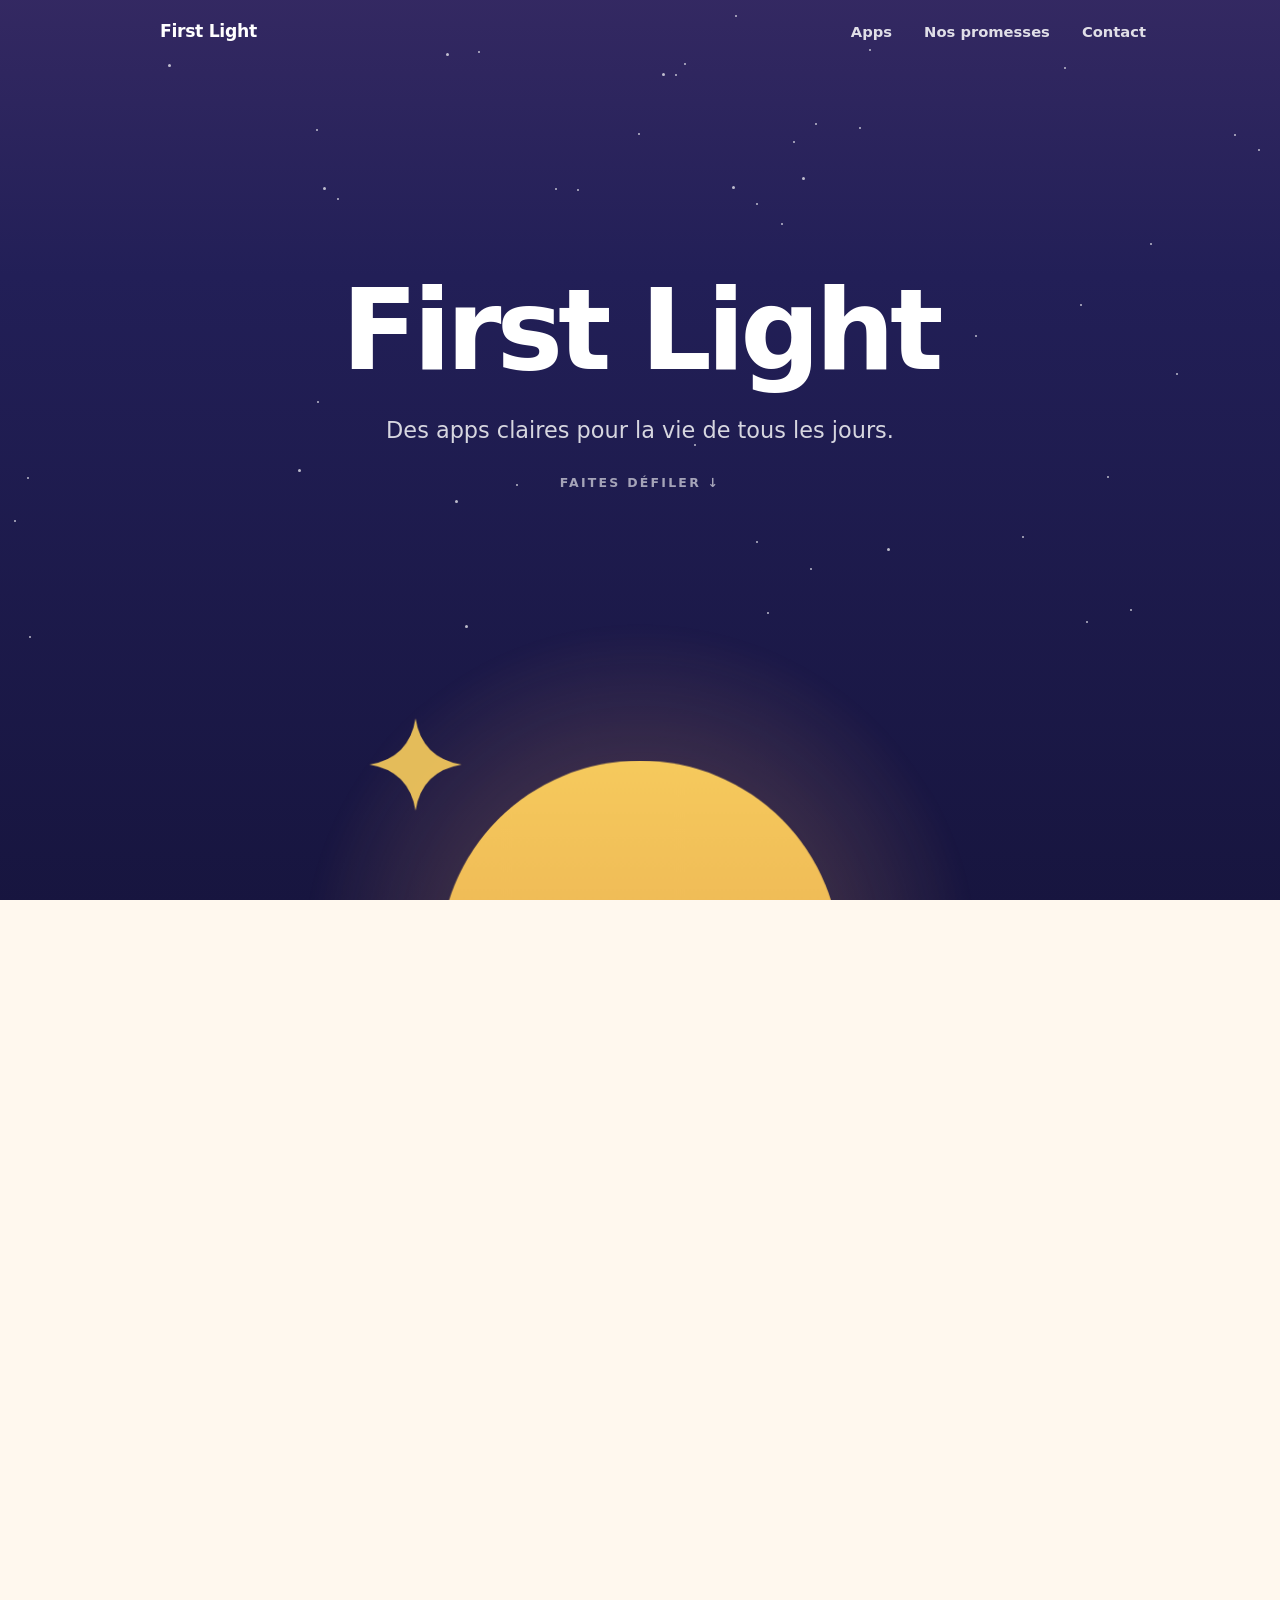
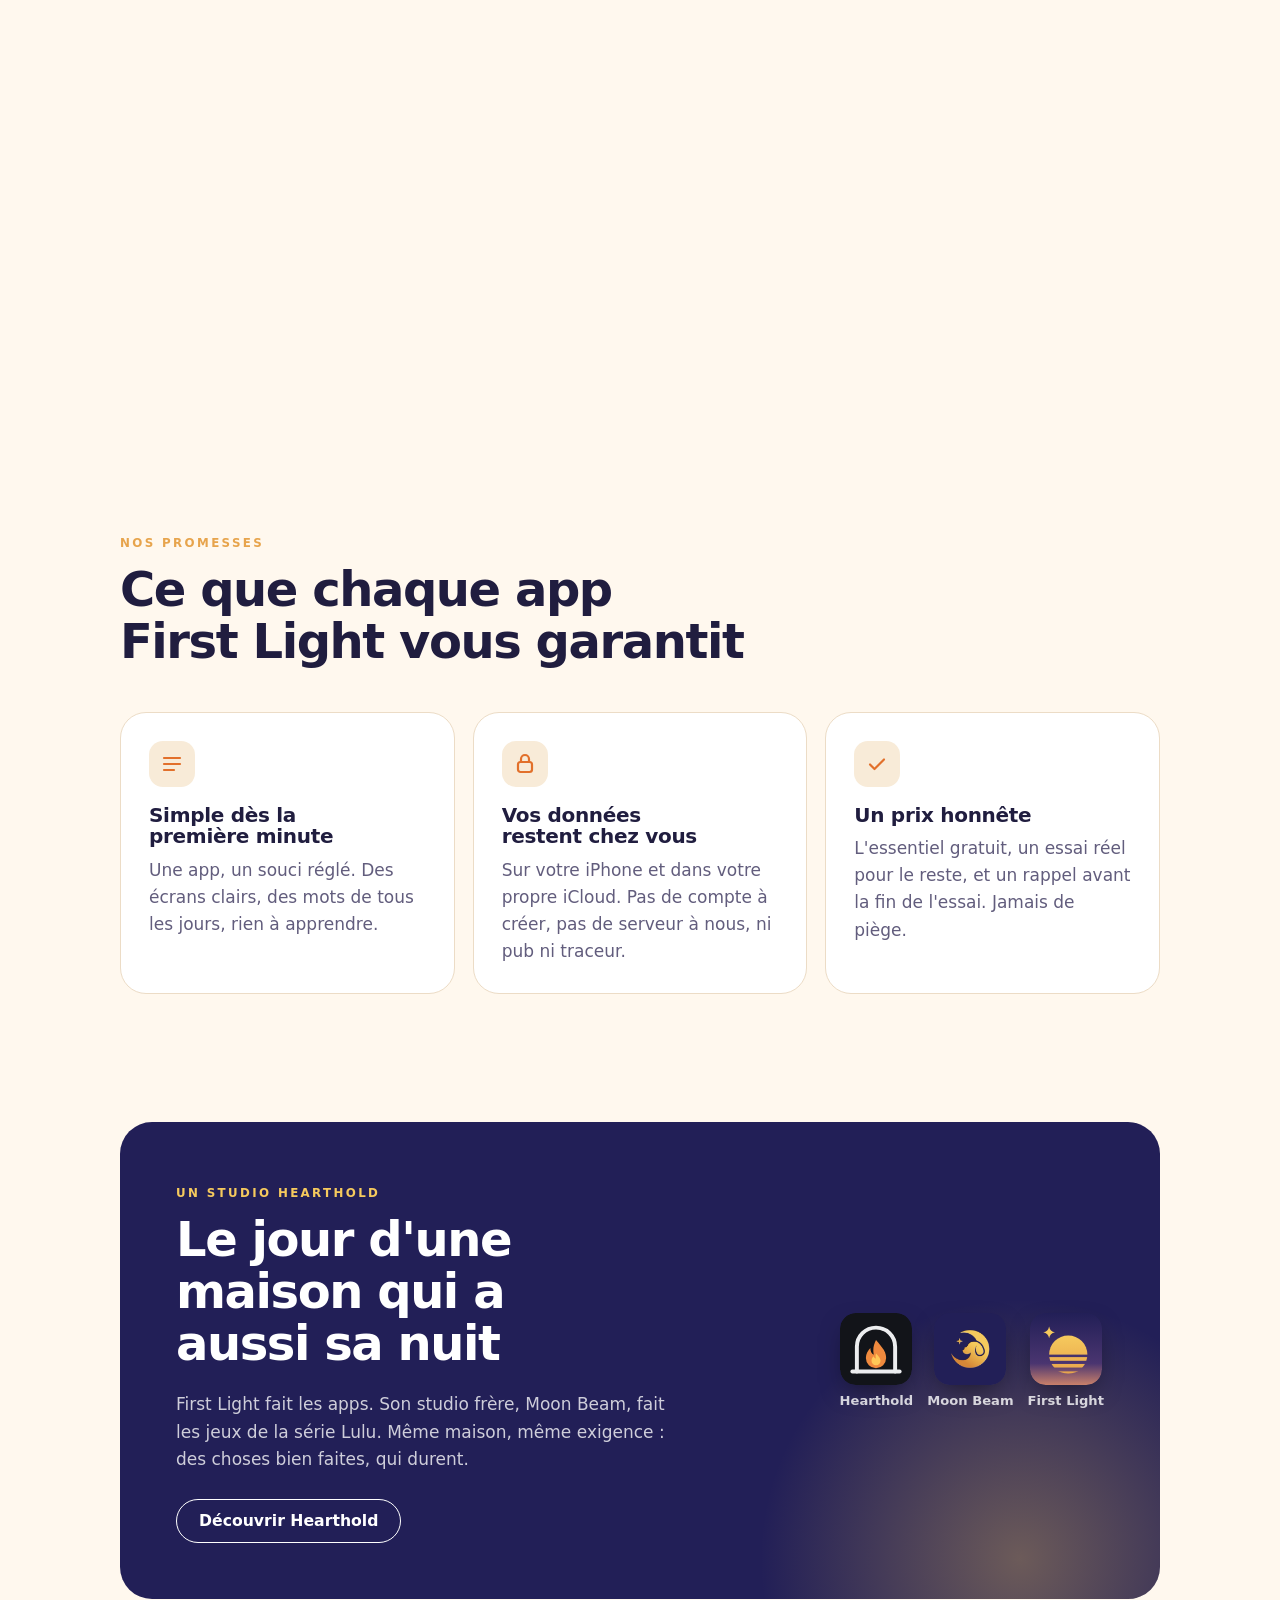
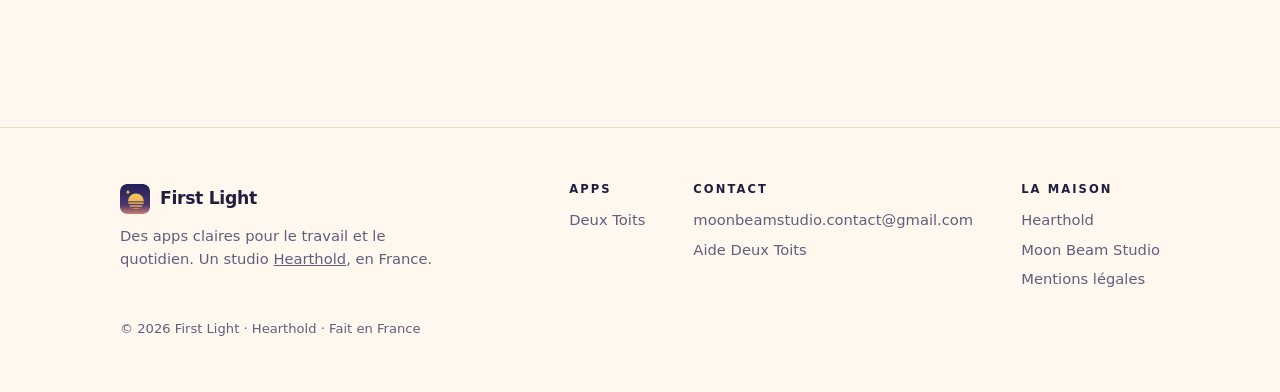
==== index.html @ 823d8d09 "Site First Light : accueil « le lever du jour », page Deux Toits (scène reprise, plus fluide), prome" ====
<!doctype html>
<html lang="fr">
<head>
<meta charset="utf-8">
<meta name="viewport" content="width=device-width, initial-scale=1, viewport-fit=cover">
<title>First Light · Des apps claires pour le quotidien</title>
<meta name="description" content="First Light conçoit des apps claires et fiables pour le travail et la vie de tous les jours : simples, respectueuses de vos données, au prix honnête. Un studio Hearthold.">
<meta property="og:title" content="First Light">
<meta property="og:description" content="Des apps claires pour le travail et le quotidien.">
<meta property="og:image" content="https://firstlight-studio.github.io/img/og.png">
<link rel="icon" href="img/first-light.svg?v=1" type="image/svg+xml">
<link rel="apple-touch-icon" href="img/apple-touch-icon.png?v=1">
<link rel="stylesheet" href="style.css?v=1">
<script src="js/site.js?v=1"></script>
<script src="js/scene.js?v=1" defer></script>
<script src="js/home.js?v=1" defer></script>
</head>
<body>
<header class="nav dark"></header>
<main>
<section class="dawn" id="apps" aria-label="First Light">
  <div class="pin">
    <div class="sky"></div>
    <div class="stars" aria-hidden="true"></div>
    <div class="glow" aria-hidden="true"></div>
    <div class="mstar" aria-hidden="true"><svg viewBox="0 0 100 100"><path d="M50 0Q57 43 100 50Q57 57 50 100Q43 57 0 50Q43 43 50 0Z" fill="#f6ca5d"/></svg></div>
    <div class="disc" aria-hidden="true"><svg viewBox="0 0 200 200"><defs><linearGradient id="dg" x1="0" y1="0" x2="0" y2="1"><stop offset="0" stop-color="#f6ca5d"/><stop offset="1" stop-color="#eeb755"/></linearGradient></defs><path d="M0 100A100 100 0 0 1 200 100Z" fill="url(#dg)"/></svg></div>
    <div class="band"><a class="card-in go" href="deux-toits.html"><img src="img/deux-toits-icon.png" alt="" width="58" height="58"><span><b>Deux Toits</b><small>La garde alternée, sereine</small></span><em>Bientôt · App Store</em></a></div>
    <div class="band"><div class="card-in"><i class="ph" aria-hidden="true">✦</i><span><b>La prochaine app</b><small>Pour les indépendants</small></span><em>En préparation</em></div></div>
    <div class="band"><div class="card-in"><i class="ph" aria-hidden="true">＋</i><span><b>Et d'autres</b><small>Une idée ? Écrivez-nous</small></span><em>À venir</em></div></div>
    <div class="caps">
      <div class="cap c0"><h1>First Light</h1><p>Des apps claires pour la vie de tous les jours.</p><div class="hint" aria-hidden="true">Faites défiler ↓</div></div>
      <div class="cap c1" aria-hidden="true"><p>Chaque app part d'un vrai souci du quotidien.</p></div>
      <div class="cap c2" aria-hidden="true"><p>Et le règle simplement. Sans compte, sans pub, sans traceur.</p></div>
      <div class="cap c3"><span class="eyebrow">Nos apps</span><h2 class="h">Des apps claires, pour le travail et le quotidien.</h2></div>
    </div>
  </div>
</section>

<section id="promesses"><div class="wrap">
  <div class="title"><span class="eyebrow">Nos promesses</span><h2>Ce que chaque app First Light vous garantit</h2></div>
  <div class="promises">
    <div class="promise"><div class="ico"><svg viewBox="0 0 24 24" fill="none" stroke="currentColor" stroke-width="2.2" stroke-linecap="round"><path d="M4 12h16M4 6h16M4 18h10"/></svg></div><h3>Simple dès la première minute</h3><p>Une app, un souci réglé. Des écrans clairs, des mots de tous les jours, rien à apprendre.</p></div>
    <div class="promise"><div class="ico"><svg viewBox="0 0 24 24" fill="none" stroke="currentColor" stroke-width="2.2" stroke-linecap="round" stroke-linejoin="round"><rect x="5" y="10" width="14" height="10" rx="2.5"/><path d="M8 10V7a4 4 0 0 1 8 0v3"/></svg></div><h3>Vos données restent chez vous</h3><p>Sur votre iPhone et dans votre propre iCloud. Pas de compte à créer, pas de serveur à nous, ni pub ni traceur.</p></div>
    <div class="promise"><div class="ico"><svg viewBox="0 0 24 24" fill="none" stroke="currentColor" stroke-width="2.2" stroke-linecap="round" stroke-linejoin="round"><path d="M5 12.5l4.5 4.5L19 7.5"/></svg></div><h3>Un prix honnête</h3><p>L'essentiel gratuit, un essai réel pour le reste, et un rappel avant la fin de l'essai. Jamais de piège.</p></div>
  </div>
</div></section>

<section style="padding-top:0"><div class="wrap">
  <div class="house">
    <div><span class="eyebrow" style="color:var(--gold)">Un studio Hearthold</span><h2>Le jour d'une maison qui a aussi sa nuit</h2><p>First Light fait les apps. Son studio frère, Moon Beam, fait les jeux de la série Lulu. Même maison, même exigence : des choses bien faites, qui durent.</p><div class="btns"><a class="btn" href="https://hearthold-studio.github.io/">Découvrir Hearthold</a></div></div>
    <div class="family"><a href="https://hearthold-studio.github.io/"><img src="img/hearthold.svg" alt="">Hearthold</a><a href="https://moonbeamstudio.github.io/"><img src="img/moonbeam-logo.png" alt="">Moon Beam</a><a href="./"><img src="img/first-light.svg" alt="">First Light</a></div>
  </div>
</div></section>
</main>
<footer></footer>
</body>
</html>
---- style.css ----
/* First Light : le jour. Couleurs tirées du logo (la nuit qui finit, le soleil d'or), encre violet nuit plutôt que noire,
   titres en arrondi (SF Pro Rounded sur iPhone et Mac), comme le trait des apps. */
:root {
  --night: #221f57; --plum: #4a3570; --dawn: #c9806a; --gold: #f6ca5d; --amber: #e7a44c; --ember: #e2702b;
  --cream: #fff8ee; --sand: #f8ebd8; --line: #ecdcc6; --card: #ffffff; --ink: #201d3f; --ink2: #625d7d;
  --round: ui-rounded, "SF Pro Rounded", system-ui, -apple-system, "Segoe UI", Roboto, Helvetica, Arial, sans-serif;
  --sans: system-ui, -apple-system, "SF Pro Text", "Segoe UI", Roboto, Helvetica, Arial, sans-serif;
  --w: 1120px; --ease: cubic-bezier(.16, 1, .3, 1); --sun: linear-gradient(180deg, #f6ca5d, #e7a44c);
  color-scheme: light;
}
@view-transition { navigation: auto; }
::view-transition-group(*) { animation-duration: .55s; animation-timing-function: var(--ease); }
* { box-sizing: border-box; }
html { -webkit-text-size-adjust: 100%; }
body { margin: 0; background: var(--cream); color: var(--ink); font: 17px/1.6 var(--sans); -webkit-font-smoothing: antialiased; }
img { max-width: 100%; display: block; }
a { color: inherit; }
h1, h2, h3 { font-family: var(--round); font-weight: 700; line-height: 1.08; letter-spacing: -.03em; margin: 0 0 .45em; text-wrap: balance; }
h1 { font-size: clamp(2.4rem, 6.4vw, 4.6rem); }
h2 { font-size: clamp(1.9rem, 4.2vw, 3rem); }
h3 { font-size: 1.25rem; letter-spacing: -.015em; }
p { margin: 0 0 1em; }
.wrap { max-width: var(--w); margin: 0 auto; padding-left: max(20px, env(safe-area-inset-left, 0px)); padding-right: max(20px, env(safe-area-inset-right, 0px)); }
@media (min-width: 760px) { .wrap { padding-left: 40px; padding-right: 40px; } }
.eyebrow { display: inline-block; font: 700 .74rem/1 var(--round); letter-spacing: .2em; text-transform: uppercase; color: var(--amber); margin-bottom: 14px; }
.lead { font-size: 1.18rem; color: var(--ink2); max-width: 620px; }
.muted { color: var(--ink2); }
section { padding: clamp(72px, 11vw, 128px) 0; }
.sr { position: absolute; width: 1px; height: 1px; overflow: hidden; clip: rect(0 0 0 0); }

/* boutons */
.btns { display: flex; flex-wrap: wrap; gap: 12px; margin-top: 26px; }
.btn { display: inline-flex; align-items: center; gap: 8px; padding: 13px 22px; border-radius: 99px; font: 600 .98rem/1 var(--round); text-decoration: none; border: 1.5px solid currentColor; transition: transform .3s var(--ease), background .3s; }
.btn:hover { transform: translateY(-2px); }
.btn.solid { background: var(--night); border-color: var(--night); color: #fff; }
a:focus-visible, .btn:focus-visible { outline: 3px solid var(--amber); outline-offset: 3px; border-radius: 12px; }

/* en-tête : verre dépoli ; texte clair tant que le ciel est de nuit */
.nav { position: fixed; top: 0; left: 0; right: 0; z-index: 40; padding-top: env(safe-area-inset-top, 0px); color: var(--ink); transition: color .5s, background .5s, box-shadow .5s; }
.nav.glass { background: rgba(255, 248, 238, .72); -webkit-backdrop-filter: saturate(1.6) blur(18px); backdrop-filter: saturate(1.6) blur(18px); box-shadow: 0 1px 0 rgba(32, 29, 63, .07); }
.nav.dark { color: #fff; }
.nav .wrap { display: flex; align-items: center; justify-content: space-between; height: 64px; }
.brand { display: flex; align-items: center; gap: 10px; font: 700 1.08rem/1 var(--round); letter-spacing: -.02em; text-decoration: none; }
.brand img { width: 30px; height: 30px; border-radius: 22%; view-transition-name: fl-mark; }
.nav nav { display: flex; gap: 4px; }
.nav nav a { padding: 8px 14px; border-radius: 99px; text-decoration: none; font: 600 .92rem/1 var(--round); opacity: .85; transition: opacity .3s, background .3s; }
.nav nav a:hover { opacity: 1; background: rgba(127, 127, 160, .14); }
@media (max-width: 560px) { .nav nav a.opt { display: none; } }

/* apparitions douces (seulement si l'appareil accepte les animations) */
.anim .rv { opacity: 0; transform: translateY(18px); transition: opacity .9s var(--ease) var(--d, 0s), transform .9s var(--ease) var(--d, 0s); }
.anim .rv.in { opacity: 1; transform: none; }

/* ---------- accueil : le lever du jour ---------- */
.dawn { position: relative; height: 400vh; padding: 0; }
.pin { position: sticky; top: 0; height: 100vh; height: 100svh; overflow: hidden; }
.dawn.static { height: auto; }
.dawn.static .pin { position: relative; height: auto; min-height: 100svh; }
.dawn:not(.ready) .pin > :not(.sky) { visibility: hidden; }
.sky { position: absolute; left: 0; right: 0; top: 0; height: 500%; will-change: transform;
  background: linear-gradient(180deg, #fff8ee 0%, #fcecd6 16%, #f6c9a0 30%, #c9806a 46%, #7a4e7e 60%, #4a3570 72%, #221f57 86%, #17153f 100%); }
.stars { position: absolute; inset: 0; will-change: opacity; }
.stars i { position: absolute; width: 2px; height: 2px; border-radius: 50%; background: #fff; opacity: .7; }
.anim .stars i:nth-child(3n) { animation: tw 3.4s ease-in-out infinite alternate; }
.anim .stars i:nth-child(4n) { animation: tw 4.6s ease-in-out infinite alternate-reverse; }
@keyframes tw { to { opacity: .15; } }
.mstar, .disc, .band { position: absolute; left: 0; top: 0; will-change: transform, opacity; transform-origin: 0 0; }
.mstar svg, .disc svg { display: block; width: 100%; height: 100%; }
.glow { position: absolute; left: 0; top: 0; width: 100px; height: 100px; margin: -50px 0 0 -50px; border-radius: 50%; will-change: transform, opacity;
  background: radial-gradient(closest-side, rgba(255, 214, 140, .75), rgba(246, 170, 110, .28) 55%, rgba(246, 170, 110, 0)); }
.band { border-radius: 999px; overflow: hidden; }
.band .face { position: absolute; inset: 0; background: var(--sun); }
.band .face svg { position: absolute; display: block; }
.card-in { position: absolute; inset: 0; display: flex; align-items: center; gap: 16px; padding: 0 22px 0 14px; text-decoration: none; color: var(--ink); opacity: 0; transition: opacity .35s; }
.band.done .card-in { opacity: 1; }
.band.done { pointer-events: auto; }
.band { pointer-events: none; }
.card-in img { width: 58px; height: 58px; border-radius: 23%; flex: none; box-shadow: 0 6px 16px -6px rgba(32, 29, 63, .35); view-transition-name: dt-icon; }
.card-in .ph { width: 58px; height: 58px; border-radius: 23%; flex: none; background: rgba(255, 255, 255, .45); display: grid; place-items: center; font: 700 1.4rem var(--round); color: rgba(32, 29, 63, .55); }
.card-in span { flex: 1; min-width: 0; display: grid; gap: 2px; }
.card-in b { font: 700 1.18rem/1.1 var(--round); letter-spacing: -.02em; }
.card-in small { font-size: .9rem; line-height: 1.3; color: rgba(32, 29, 63, .72); white-space: nowrap; overflow: hidden; text-overflow: ellipsis; }
.card-in em { font: 600 .74rem/1 var(--round); font-style: normal; padding: 6px 10px; border-radius: 99px; background: rgba(255, 255, 255, .55); white-space: nowrap; }
.card-in.go:hover em { background: #fff; }
.caps { position: absolute; inset: 0; pointer-events: none; }
.cap { position: absolute; left: 0; right: 0; text-align: center; padding: 0 20px; opacity: 0; transform: translateY(14px); transition: opacity .7s var(--ease), transform .9s var(--ease); }
.cap.on { opacity: 1; transform: none; }
.cap.c0 { top: 30%; color: #fff; }
.cap.c0 h1 { font-size: clamp(3rem, 10vw, 7rem); letter-spacing: -.045em; margin-bottom: .2em; }
.cap.c0 p { font-size: clamp(1.1rem, 2.2vw, 1.4rem); opacity: .82; margin: 0; }
.cap.c0 .hint { margin-top: 28px; font: 600 .78rem/1 var(--round); letter-spacing: .18em; text-transform: uppercase; opacity: .6; }
.cap.c1, .cap.c2 { top: 14%; color: #fff; }
.cap.c2 { color: var(--ink); }
.cap.c1 p, .cap.c2 p { margin: 0 auto; max-width: 820px; font: 700 clamp(1.5rem, 3.6vw, 2.5rem)/1.15 var(--round); letter-spacing: -.03em; text-wrap: balance; }
.cap.c3 { top: 0; color: var(--ink); }
.cap.c3 h1 { font-size: clamp(2rem, 5vw, 3.6rem); margin: 0 auto; max-width: 860px; }
.cap.c3 .eyebrow { margin-bottom: 12px; }
.cap.c3 { pointer-events: none; }
.static .cap { transition: none; }
.dawn.static .caps { position: relative; }

/* ---------- sections ---------- */
.title { max-width: 720px; margin-bottom: 44px; }
.promises { display: grid; grid-template-columns: repeat(3, minmax(0, 1fr)); gap: 18px; }
.promise { background: var(--card); border: 1px solid var(--line); border-radius: 26px; padding: 28px; }
.promise .ico { width: 46px; height: 46px; border-radius: 14px; display: grid; place-items: center; margin-bottom: 18px; background: var(--sand); color: var(--ember); }
.promise .ico svg { width: 24px; height: 24px; }
.promise p { color: var(--ink2); margin: 0; }
@media (max-width: 820px) { .promises { grid-template-columns: minmax(0, 1fr); } }
.house { background: var(--night); color: #fff; border-radius: 32px; padding: clamp(28px, 5vw, 56px); display: grid; grid-template-columns: minmax(0, 1.3fr) minmax(0, 1fr); gap: 32px; align-items: center; position: relative; overflow: hidden; }
.house::after { content: ""; position: absolute; right: -120px; bottom: -220px; width: 520px; height: 520px; border-radius: 50%; background: radial-gradient(closest-side, rgba(246, 202, 93, .35), rgba(246, 202, 93, 0)); pointer-events: none; }
.house p { color: rgba(255, 255, 255, .78); }
.house .btn { color: #fff; }
.family { display: flex; gap: 14px; justify-content: flex-end; position: relative; z-index: 1; }
.family a { display: grid; gap: 8px; justify-items: center; text-decoration: none; font: 600 .82rem/1.2 var(--round); color: rgba(255, 255, 255, .8); }
.family img { width: 72px; height: 72px; border-radius: 22%; box-shadow: 0 10px 26px -8px rgba(0, 0, 0, .5); }
@media (max-width: 760px) { .house { grid-template-columns: minmax(0, 1fr); } .family { justify-content: flex-start; } }

/* pied de page */
footer { padding: 56px 0 calc(40px + env(safe-area-inset-bottom, 0px)); border-top: 1px solid var(--line); font-size: .92rem; color: var(--ink2); }
footer .wrap { display: flex; flex-wrap: wrap; gap: 24px 48px; justify-content: space-between; }
footer .brand { color: var(--ink); margin-bottom: 10px; }
footer .cols { display: flex; gap: 48px; flex-wrap: wrap; }
footer h4 { margin: 0 0 10px; font: 700 .72rem/1 var(--round); letter-spacing: .18em; text-transform: uppercase; color: var(--ink); }
footer .cols a { display: block; text-decoration: none; padding: 3px 0; }
footer .cols a:hover { color: var(--ink); }
footer .copy { width: 100%; font-size: .82rem; }

/* ---------- page d'une app ---------- */
.app-hero { padding-top: calc(120px + env(safe-area-inset-top, 0px)); padding-bottom: 72px; display: grid; grid-template-columns: auto minmax(0, 1fr); gap: 40px; align-items: center; }
.app-hero > img { width: 148px; height: 148px; border-radius: 23%; box-shadow: 0 24px 50px -18px rgba(32, 29, 63, .45); view-transition-name: dt-icon; }
@media (max-width: 680px) { .app-hero { grid-template-columns: minmax(0, 1fr); gap: 24px; } .app-hero > img { width: 108px; height: 108px; } }
.pill { display: inline-block; padding: 13px 22px; border-radius: 99px; background: var(--night); color: #fff; font: 600 .98rem/1 var(--round); }
.grid { display: grid; grid-template-columns: repeat(3, minmax(0, 1fr)); gap: 18px; }
@media (max-width: 900px) { .grid { grid-template-columns: repeat(2, minmax(0, 1fr)); } }
@media (max-width: 600px) { .grid { grid-template-columns: minmax(0, 1fr); } }
.card { background: var(--card); border: 1px solid var(--line); border-radius: 24px; padding: 26px; }
.card p { margin: 0; }
.alt { background: var(--sand); }
.prose { max-width: 720px; }
.prose h2 { font-size: clamp(1.5rem, 3vw, 2rem); margin-top: 1.6em; }
.prose h2:first-of-type { margin-top: 0; }
.prose a { color: var(--ember); }
.cap.c3 .h { font-size: clamp(2rem, 5vw, 3.6rem); margin: 0 auto; max-width: 860px; }

/* ---------- Deux Toits : la semaine entre deux toits (reprise de Hearthold, calques en HTML pour la carte graphique) ---------- */
.dts { position: relative; height: 460vh; padding: 0; background: linear-gradient(180deg, #fff7ea 0, #fbe6c6 60%, #f9ddb2 100%); }
.dts .pin { position: sticky; top: 0; height: 100vh; height: 100svh; overflow: hidden; perspective: 1600px; }
.dts.static { height: auto; }
.dts.static .pin { position: relative; }
.dts:not(.ready) .pin > * { visibility: hidden; }
.dts-l { position: absolute; left: 0; top: 0; transform-origin: 50% 50%; will-change: transform, opacity; pointer-events: none; }
.dts-l svg { display: block; width: 100%; height: 100%; overflow: visible; }
.dts-roof path { fill: none; stroke-width: .215; stroke-linecap: round; stroke-linejoin: round; }
.dts-roof.b path { stroke: #3b6fd8; }
.dts-roof.o path { stroke: #e2702b; }
.dts-dot { border-radius: 50%; background: #2b2f45; }
.dts-glow { border-radius: 50%; background: radial-gradient(closest-side, rgba(255, 201, 121, .75), rgba(255, 217, 160, .25) 55%, rgba(255, 230, 192, 0)); }
.dts-svg { position: absolute; inset: 0; width: 100%; height: 100%; overflow: visible; pointer-events: none; }
.dts-trail { fill: none; stroke: url(#dtsTrail); stroke-width: 2.5; stroke-linecap: round; }

/* le téléphone : générique, vert sauge, verre et reflet qui glisse quand il tourne */
.dts-phone { position: absolute; left: 0; top: 0; width: var(--pw); height: var(--ph); transform-style: preserve-3d; will-change: transform, opacity; }
.dts-body { position: absolute; inset: 0; border-radius: calc(var(--pw) * .155); background: linear-gradient(152deg, #cfdac9 0, #a7b9a3 34%, #8ea18b 70%, #7d907a 100%);
  box-shadow: inset 0 0 0 1.5px rgba(255,255,255,.5), inset 0 -14px 30px rgba(45,62,45,.22), 0 60px 100px -36px rgba(110,72,28,.5), 0 24px 44px -24px rgba(40,52,40,.4); }
.dts-key { position: absolute; right: calc(var(--pw) * -.012); width: calc(var(--pw) * .016); border-radius: 0 3px 3px 0; background: linear-gradient(90deg, #7f927c, #a9bba5); }
.dts-key.a { top: 21%; height: 7%; } .dts-key.b { top: 31%; height: 12%; }
.dts-screen { position: absolute; inset: calc(var(--pw) * .036); border-radius: calc(var(--pw) * .122); overflow: hidden; background: #f2f2f7; container-type: inline-size;
  box-shadow: 0 0 0 calc(var(--pw) * .013) #15171c; color: #111; font-family: var(--sans); line-height: 1.25; text-align: left; }
.dts-screen::before { content: ""; position: absolute; top: 3.2cqw; left: 50%; width: 3.4cqw; height: 3.4cqw; margin-left: -1.7cqw; border-radius: 50%; background: #0c0d10; z-index: 3; }
.dts-screen::after { content: ""; position: absolute; inset: -20%; z-index: 4; pointer-events: none; transform: translateX(var(--sh, 0%));
  background: linear-gradient(112deg, transparent 38%, rgba(255,255,255,.22) 48%, rgba(255,255,255,.06) 53%, transparent 62%); }
.dts-status { display: flex; justify-content: space-between; align-items: center; padding: 3cqw 7cqw 0; height: 10cqw; font-size: 3.8cqw; }
.dts-status span { width: 6.4cqw; height: 3cqw; border-radius: 1cqw; border: .45cqw solid #111; position: relative; }
.dts-status span::after { content: ""; position: absolute; inset: .4cqw; right: 1.4cqw; border-radius: .4cqw; background: #111; }
.dts-title { padding: 3.4cqw 5.5cqw 0; font-size: 8.6cqw; font-weight: 800; letter-spacing: -.03em; }
.dts-date { padding: 1cqw 5.5cqw 3.4cqw; font-size: 3.9cqw; color: #8a8a90; }
.dts-kid, .dts-bag, .dts-today { margin: 0 4cqw; background: #fff; border-radius: 5.5cqw; padding: 4.4cqw; }
.dts-who { display: flex; align-items: center; gap: 2.6cqw; font-size: 5.6cqw; margin-bottom: 3.4cqw; }
.dts-who span { font-size: 8.4cqw; line-height: 1; }
.dts-band { position: relative; display: grid; grid-template-columns: 1fr auto; align-items: center; padding: 3.4cqw 4cqw; border-radius: 3.8cqw; color: #fff; font-size: 4.1cqw; background: #e2702b; overflow: hidden; isolation: isolate; }
.dts-band::before { content: ""; position: absolute; inset: 0; z-index: -1; background: #3b6fd8; opacity: 0; transition: opacity .7s var(--ease); }
.dts-band span { opacity: .88; }
.dts-band b { grid-area: 1 / 2; font-size: 4.4cqw; }
.dts-next { display: flex; gap: 2.8cqw; align-items: center; margin: 3.6cqw 0 3.4cqw; font-size: 3.7cqw; }
.dts-next > i { flex: none; width: 7cqw; height: 7cqw; border-radius: 50%; display: grid; place-items: center; font-style: normal; color: #fff; background: #3b6fd8; font-size: 3.8cqw; transition: background .7s var(--ease); }
.dts-next > span { display: grid; }
.dts-next b { grid-area: 1 / 1; color: #e2702b; }
.dts-next small { grid-area: 2 / 1; font-size: 3.2cqw; color: #e9a37b; }
.dts-week { display: grid; grid-template-columns: repeat(7, 1fr); gap: 1.4cqw; }
.dts-week i { height: 2.2cqw; border-radius: 9px; background: #e2702b; opacity: .35; transition: opacity .4s, transform .4s var(--ease); }
.dts-week i.p { background: #3b6fd8; }
.dts-week i.now { opacity: 1; transform: scaleY(1.7); }
.dts-swap { display: grid; margin-top: 3cqw; }
.dts-swap > * { grid-area: 1 / 1; align-self: start; font-size: 3.9cqw; transition: opacity .5s var(--ease), transform .7s var(--ease); }
.dts-today > div { font-weight: 700; margin-bottom: 1.4cqw; }
.dts-today p { display: flex; gap: 2.6cqw; align-items: center; margin: 0; padding: 1.6cqw 0; }
.dts-today p + p { border-top: 1px solid #ededf0; }
.dts-today i { font-style: normal; font-size: 5cqw; }
.dts-today span { display: grid; }
.dts-today small { font-size: 3.1cqw; color: #8a8a90; }
.dts-screen.bag .dts-today { opacity: 0; transform: translateY(-3cqw) scale(.97); }
.dts-bag { opacity: 0; transform: translateY(6cqw) scale(.97); }
.dts-sum { display: flex; justify-content: space-between; margin: 3cqw 4cqw 0; background: #fff; border-radius: 5.5cqw; padding: 4cqw 4.4cqw; font-size: 3.7cqw; }
.dts-sum b { color: #2fa36b; }
.dts-tabs { position: absolute; left: 3cqw; right: 3cqw; bottom: 3.5cqw; display: flex; justify-content: space-around; padding: 3.2cqw 1cqw; border-radius: 99px; background: rgba(255,255,255,.85); box-shadow: 0 1cqw 4cqw rgba(0,0,0,.06); font-size: 2.6cqw; color: #333; }
.dts-tabs b { color: #e2702b; }
.dts-bag > div { font-weight: 700; margin-bottom: 2cqw; }
.dts-bag ul { list-style: none; margin: 0; padding: 0; }
.dts-bag li { display: flex; align-items: center; gap: 2.6cqw; padding: 1.5cqw 0; color: #333; transition: color .4s; }
.dts-bag li span { width: 4.4cqw; height: 4.4cqw; border-radius: 50%; border: .5cqw solid #c7c7cc; position: relative; transition: background .35s, border-color .35s; }
.dts-bag li.ok { color: #9a9aa0; }
.dts-bag li.ok span { background: #2fa36b; border-color: #2fa36b; }
.dts-bag li.ok span::after { content: ""; position: absolute; left: 1.05cqw; top: .35cqw; width: 1.1cqw; height: 2.1cqw; border: solid #fff; border-width: 0 .6cqw .6cqw 0; transform: rotate(45deg); }
.dts-screen.bag .dts-bag { opacity: 1; transform: none; }
/* Maman / Papa : on montre l'un ou l'autre */
.dts-screen .p:not(i) { opacity: 0; }
.dts-band b, .dts-next b, .dts-next small { transition: opacity .5s var(--ease); }
.dts-screen.papa .p:not(i) { opacity: 1; } .dts-screen.papa .m:not(i) { opacity: 0; }
.dts-screen.papa .dts-band::before { opacity: 1; }
.dts-screen.papa .dts-next > i { background: #e2702b; }

/* légendes : une à la fois, en bas */
.dts-caps { position: absolute; left: 16px; right: 16px; bottom: max(5vh, 28px); display: grid; text-align: center; color: #2b2f45; pointer-events: none; }
.dts-caps p { grid-area: 1 / 1; align-self: end; margin: 0 auto; max-width: 840px; font-size: clamp(1.25rem, 2.3vw, 1.75rem); font-weight: 700; letter-spacing: -.025em; line-height: 1.2;
  opacity: 0; transform: translateY(14px); transition: opacity .7s var(--ease), transform .9s var(--ease); }
.dts-caps p.on { opacity: 1; transform: none; }
.dts-caps p.big { max-width: 960px; font-size: clamp(1.9rem, 4.2vw, 3.2rem); letter-spacing: -.04em; }
@media (max-width: 760px) { .dts { height: 420vh; } .dts-caps { bottom: max(3.5vh, 18px); } }

/* captures de l'app : toutes visibles, sans défilement de côté */
.shots { display: grid; grid-template-columns: repeat(5, 1fr); gap: clamp(12px, 2vw, 24px); align-items: start; }
.shots img { width: 100%; border-radius: 9% / 4.2%; box-shadow: 0 20px 44px -12px rgba(20,22,28,.22), 0 0 0 1px rgba(20,22,28,.06); }
.shots img:nth-child(even) { margin-top: 36px; }
@media (max-width: 760px) {
  .shots { display: flex; flex-wrap: wrap; justify-content: center; }
  .shots img { width: calc(50% - 8px); }
  .shots img:nth-child(even) { margin-top: 0; }
  .shots img:last-child { width: calc(50% - 8px); }
.dts-caps p { font-family: var(--round); }
@media (max-width: 520px) {
  .card-in { gap: 12px; padding: 0 16px 0 10px; }
  .card-in img, .card-in .ph { width: 50px; height: 50px; }
  .card-in b { font-size: 1.06rem; }
  .card-in em { display: none; }
}
.shots img { height: auto; }
[id] { scroll-margin-top: 84px; }
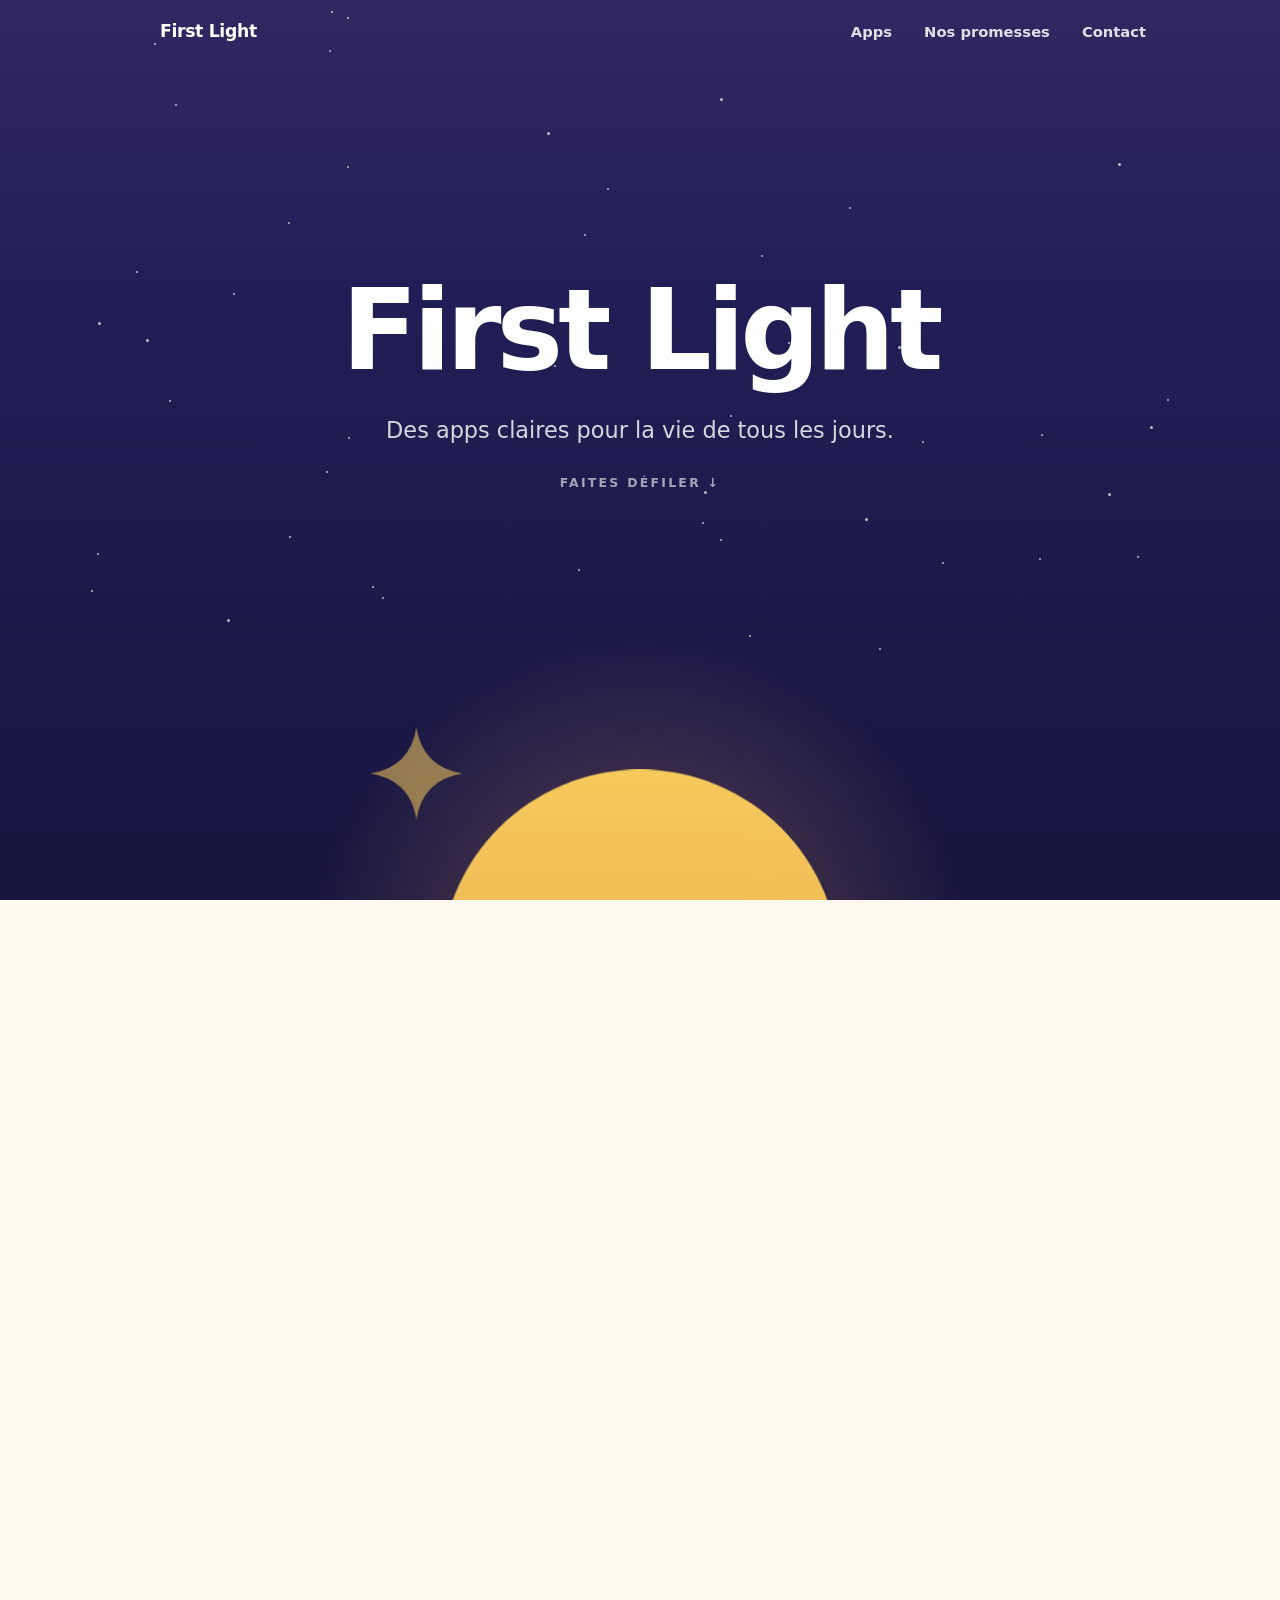
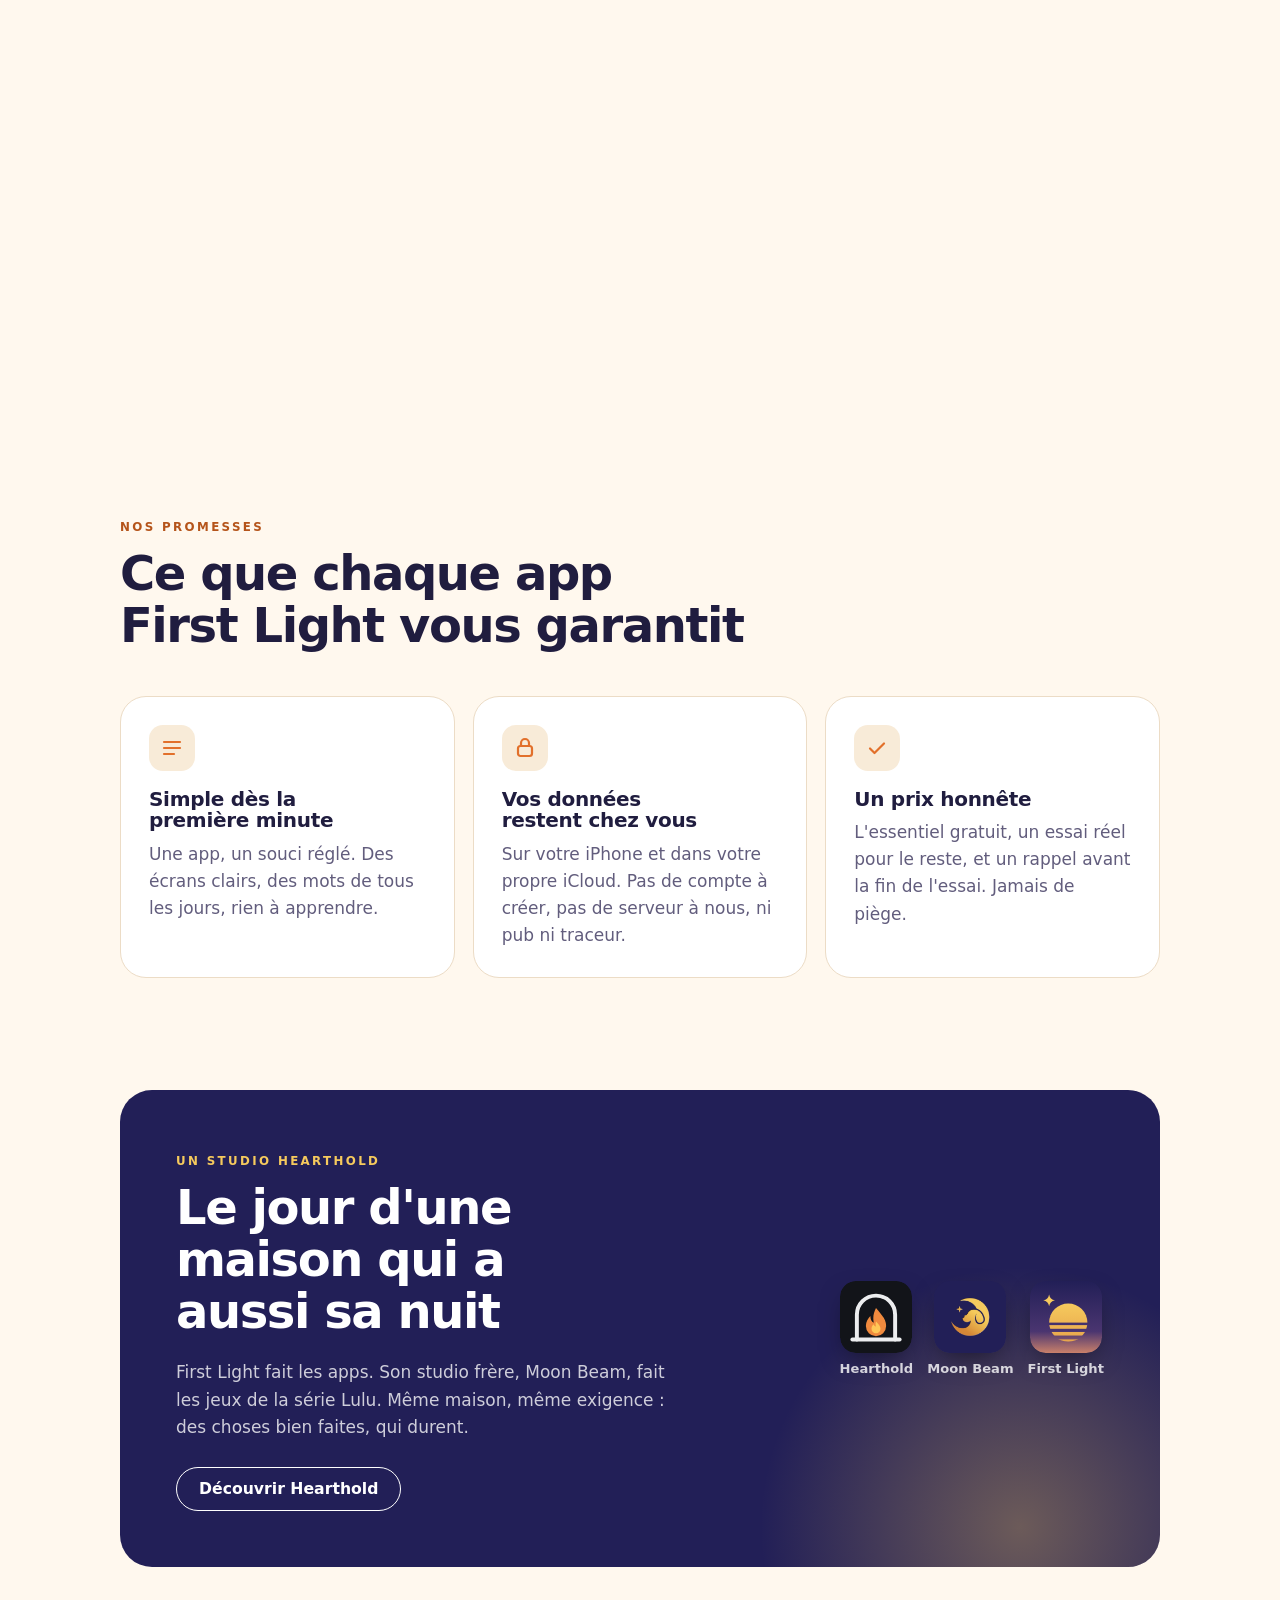
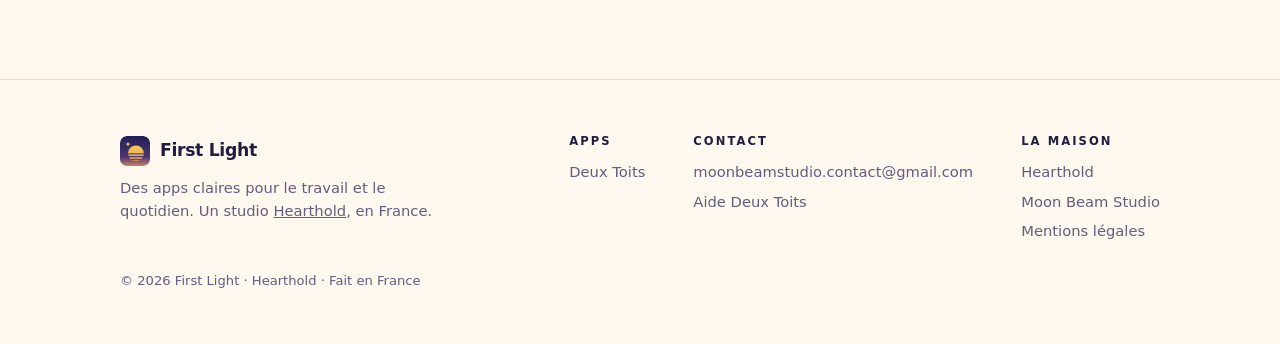
==== commit 30ef6d38: "Deux Toits : scène recomposée sur téléphone (toits sous le menu, téléphone plus grand), téléphone vi" ====
--- a/index.html
+++ b/index.html
@@ -10,15 +10,15 @@
 <meta property="og:image" content="https://firstlight-studio.github.io/img/og.png">
 <link rel="icon" href="img/first-light.svg?v=1" type="image/svg+xml">
 <link rel="apple-touch-icon" href="img/apple-touch-icon.png?v=1">
-<link rel="stylesheet" href="style.css?v=1">
-<script src="js/site.js?v=1"></script>
-<script src="js/scene.js?v=1" defer></script>
-<script src="js/home.js?v=1" defer></script>
+<link rel="stylesheet" href="style.css?v=2">
+<script src="js/site.js?v=2"></script>
+<script src="js/scene.js?v=2" defer></script>
+<script src="js/home.js?v=2" defer></script>
 </head>
 <body>
 <header class="nav dark"></header>
 <main>
-<section class="dawn" id="apps" aria-label="First Light">
+<section class="dawn" aria-label="First Light">
   <div class="pin">
     <div class="sky"></div>
     <div class="stars" aria-hidden="true"></div>
--- a/style.css
+++ b/style.css
@@ -2,7 +2,7 @@
    titres en arrondi (SF Pro Rounded sur iPhone et Mac), comme le trait des apps. */
 :root {
   --night: #221f57; --plum: #4a3570; --dawn: #c9806a; --gold: #f6ca5d; --amber: #e7a44c; --ember: #e2702b;
-  --cream: #fff8ee; --sand: #f8ebd8; --line: #ecdcc6; --card: #ffffff; --ink: #201d3f; --ink2: #625d7d;
+  --cream: #fff8ee; --label: #b5541a; --sand: #f8ebd8; --line: #ecdcc6; --card: #ffffff; --ink: #201d3f; --ink2: #625d7d;
   --round: ui-rounded, "SF Pro Rounded", system-ui, -apple-system, "Segoe UI", Roboto, Helvetica, Arial, sans-serif;
   --sans: system-ui, -apple-system, "SF Pro Text", "Segoe UI", Roboto, Helvetica, Arial, sans-serif;
   --w: 1120px; --ease: cubic-bezier(.16, 1, .3, 1); --sun: linear-gradient(180deg, #f6ca5d, #e7a44c);
@@ -22,10 +22,10 @@
 p { margin: 0 0 1em; }
 .wrap { max-width: var(--w); margin: 0 auto; padding-left: max(20px, env(safe-area-inset-left, 0px)); padding-right: max(20px, env(safe-area-inset-right, 0px)); }
 @media (min-width: 760px) { .wrap { padding-left: 40px; padding-right: 40px; } }
-.eyebrow { display: inline-block; font: 700 .74rem/1 var(--round); letter-spacing: .2em; text-transform: uppercase; color: var(--amber); margin-bottom: 14px; }
+.eyebrow { display: inline-block; font: 700 .74rem/1 var(--round); letter-spacing: .2em; text-transform: uppercase; color: var(--label); margin-bottom: 14px; }
 .lead { font-size: 1.18rem; color: var(--ink2); max-width: 620px; }
 .muted { color: var(--ink2); }
-section { padding: clamp(72px, 11vw, 128px) 0; }
+section { padding: clamp(64px, 9vw, 112px) 0; }
 .sr { position: absolute; width: 1px; height: 1px; overflow: hidden; clip: rect(0 0 0 0); }
 
 /* boutons */
@@ -130,21 +130,22 @@
 .app-hero { padding-top: calc(120px + env(safe-area-inset-top, 0px)); padding-bottom: 72px; display: grid; grid-template-columns: auto minmax(0, 1fr); gap: 40px; align-items: center; }
 .app-hero > img { width: 148px; height: 148px; border-radius: 23%; box-shadow: 0 24px 50px -18px rgba(32, 29, 63, .45); view-transition-name: dt-icon; }
 @media (max-width: 680px) { .app-hero { grid-template-columns: minmax(0, 1fr); gap: 24px; } .app-hero > img { width: 108px; height: 108px; } }
-.pill { display: inline-block; padding: 13px 22px; border-radius: 99px; background: var(--night); color: #fff; font: 600 .98rem/1 var(--round); }
+.pill { display: inline-flex; align-items: center; gap: 8px; padding: 13px 20px; border-radius: 99px; background: rgba(34, 31, 87, .07); color: var(--night); font: 600 .98rem/1 var(--round); }
+.pill::before { content: ""; width: 8px; height: 8px; border-radius: 50%; background: var(--amber); }
 .grid { display: grid; grid-template-columns: repeat(3, minmax(0, 1fr)); gap: 18px; }
 @media (max-width: 900px) { .grid { grid-template-columns: repeat(2, minmax(0, 1fr)); } }
 @media (max-width: 600px) { .grid { grid-template-columns: minmax(0, 1fr); } }
 .card { background: var(--card); border: 1px solid var(--line); border-radius: 24px; padding: 26px; }
 .card p { margin: 0; }
-.alt { background: var(--sand); }
-.prose { max-width: 720px; }
+.alt { background: linear-gradient(180deg, var(--cream), var(--sand) 14%, var(--sand) 86%, var(--cream)); }
+.prose { max-width: 760px; margin: 0 auto; }
 .prose h2 { font-size: clamp(1.5rem, 3vw, 2rem); margin-top: 1.6em; }
 .prose h2:first-of-type { margin-top: 0; }
 .prose a { color: var(--ember); }
 .cap.c3 .h { font-size: clamp(2rem, 5vw, 3.6rem); margin: 0 auto; max-width: 860px; }
 
 /* ---------- Deux Toits : la semaine entre deux toits (reprise de Hearthold, calques en HTML pour la carte graphique) ---------- */
-.dts { position: relative; height: 460vh; padding: 0; background: linear-gradient(180deg, #fff7ea 0, #fbe6c6 60%, #f9ddb2 100%); }
+.dts { position: relative; height: 460vh; padding: 0; background: linear-gradient(180deg, var(--cream) 0, #fbe6c6 30%, #f9ddb2 70%, var(--cream) 100%); }
 .dts .pin { position: sticky; top: 0; height: 100vh; height: 100svh; overflow: hidden; perspective: 1600px; }
 .dts.static { height: auto; }
 .dts.static .pin { position: relative; }
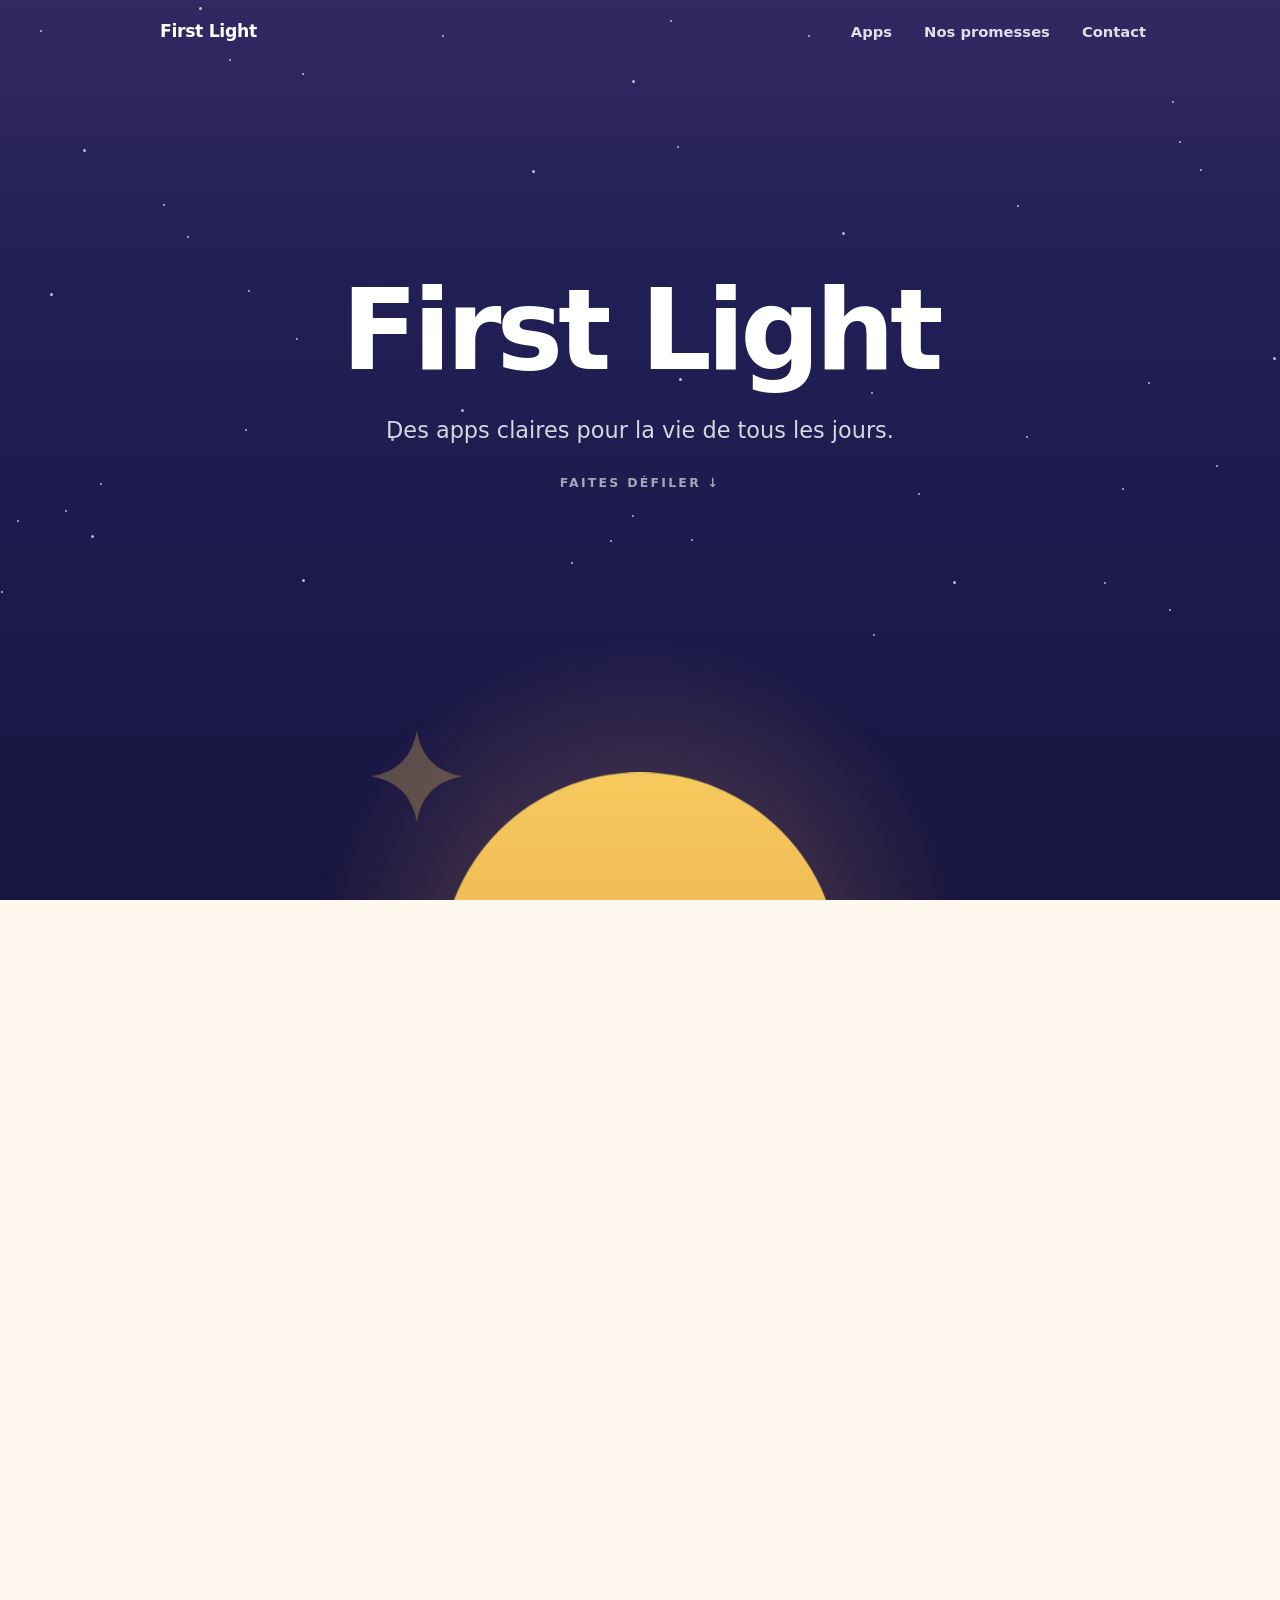
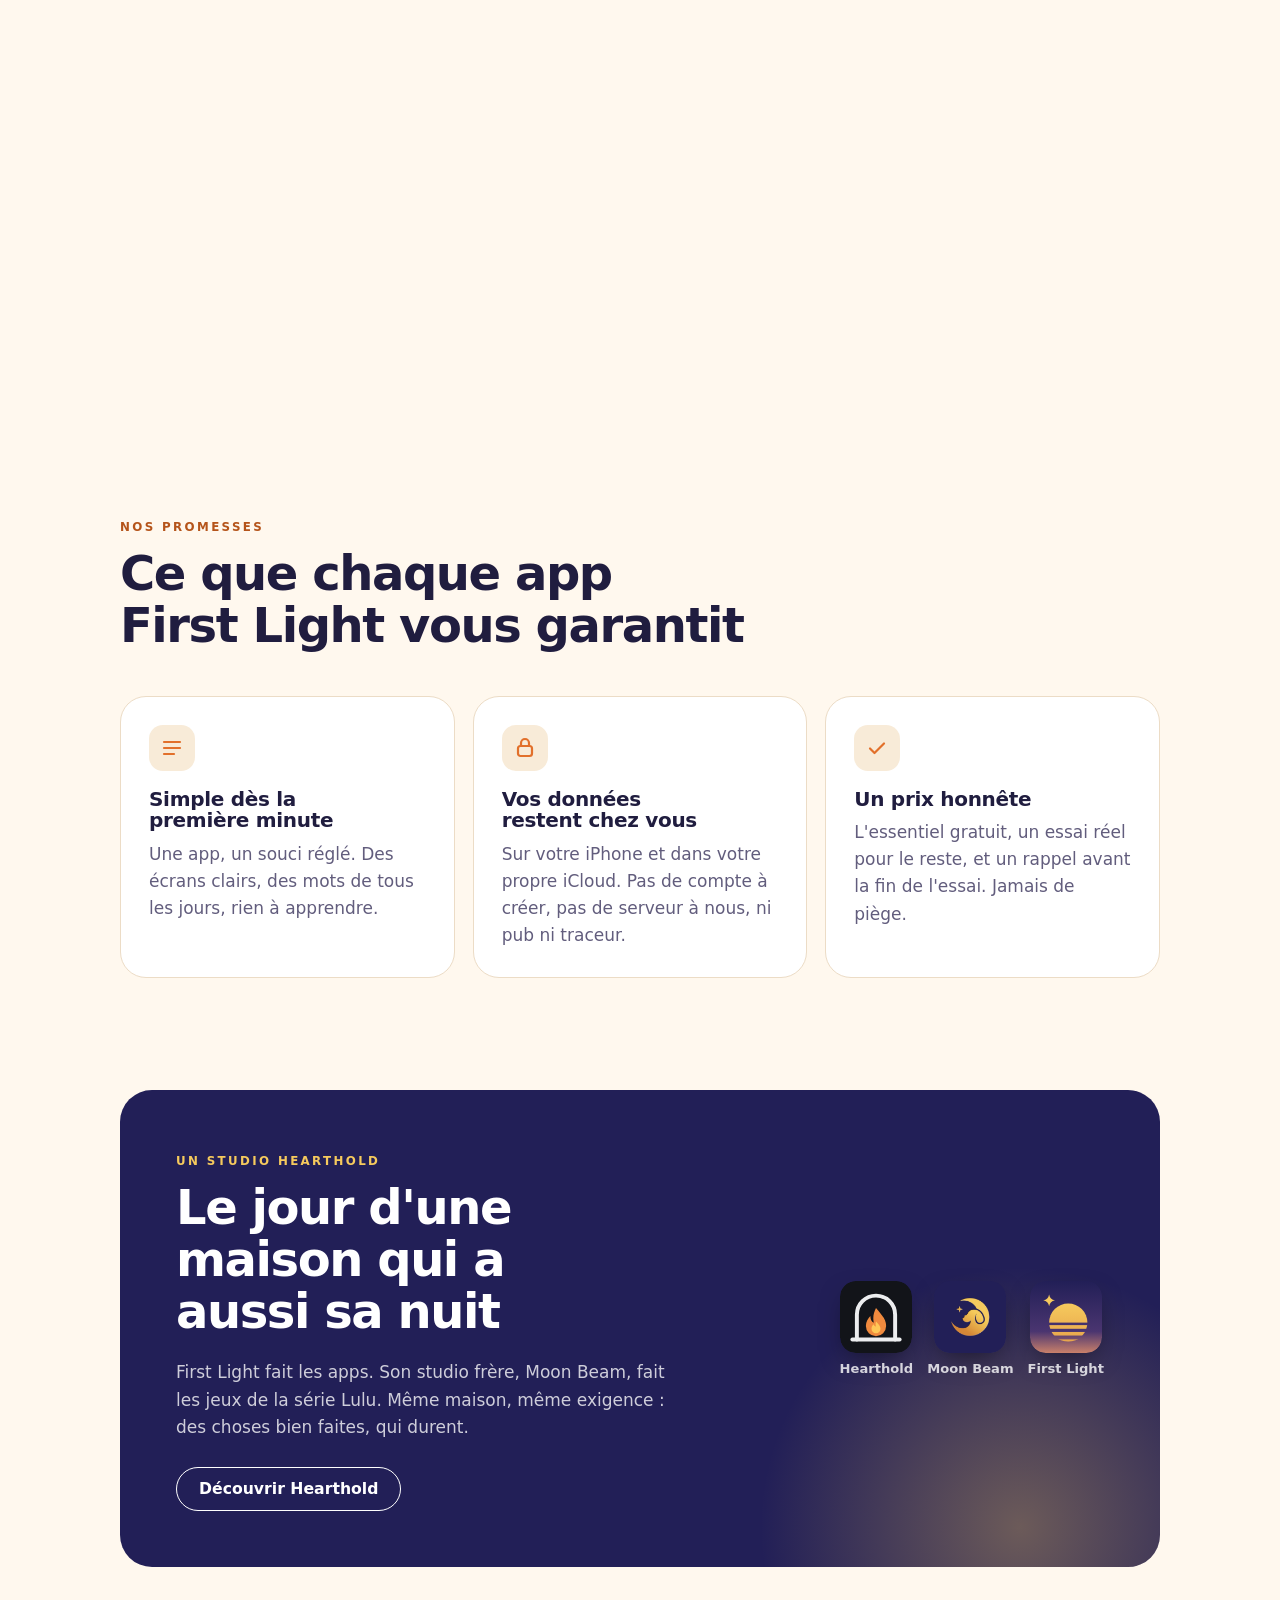
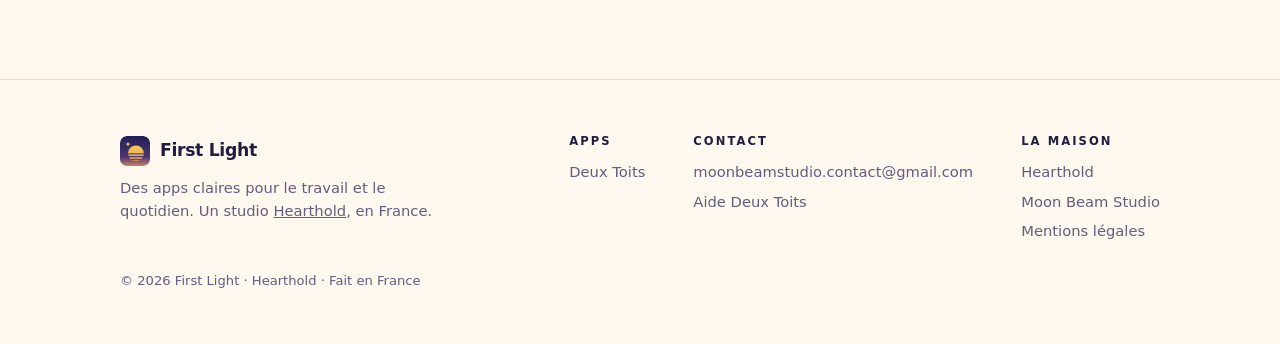
==== commit 3542aa8e: "Feuille de style : accolade manquante (bloc repris de Hearthold) — les captures étaient étirées sur " ====
--- a/index.html
+++ b/index.html
@@ -10,7 +10,7 @@
 <meta property="og:image" content="https://firstlight-studio.github.io/img/og.png">
 <link rel="icon" href="img/first-light.svg?v=1" type="image/svg+xml">
 <link rel="apple-touch-icon" href="img/apple-touch-icon.png?v=1">
-<link rel="stylesheet" href="style.css?v=2">
+<link rel="stylesheet" href="style.css?v=3">
 <script src="js/site.js?v=2"></script>
 <script src="js/scene.js?v=2" defer></script>
 <script src="js/home.js?v=2" defer></script>
--- a/style.css
+++ b/style.css
@@ -238,6 +238,7 @@
   .shots img { width: calc(50% - 8px); }
   .shots img:nth-child(even) { margin-top: 0; }
   .shots img:last-child { width: calc(50% - 8px); }
+}
 .dts-caps p { font-family: var(--round); }
 @media (max-width: 520px) {
   .card-in { gap: 12px; padding: 0 16px 0 10px; }
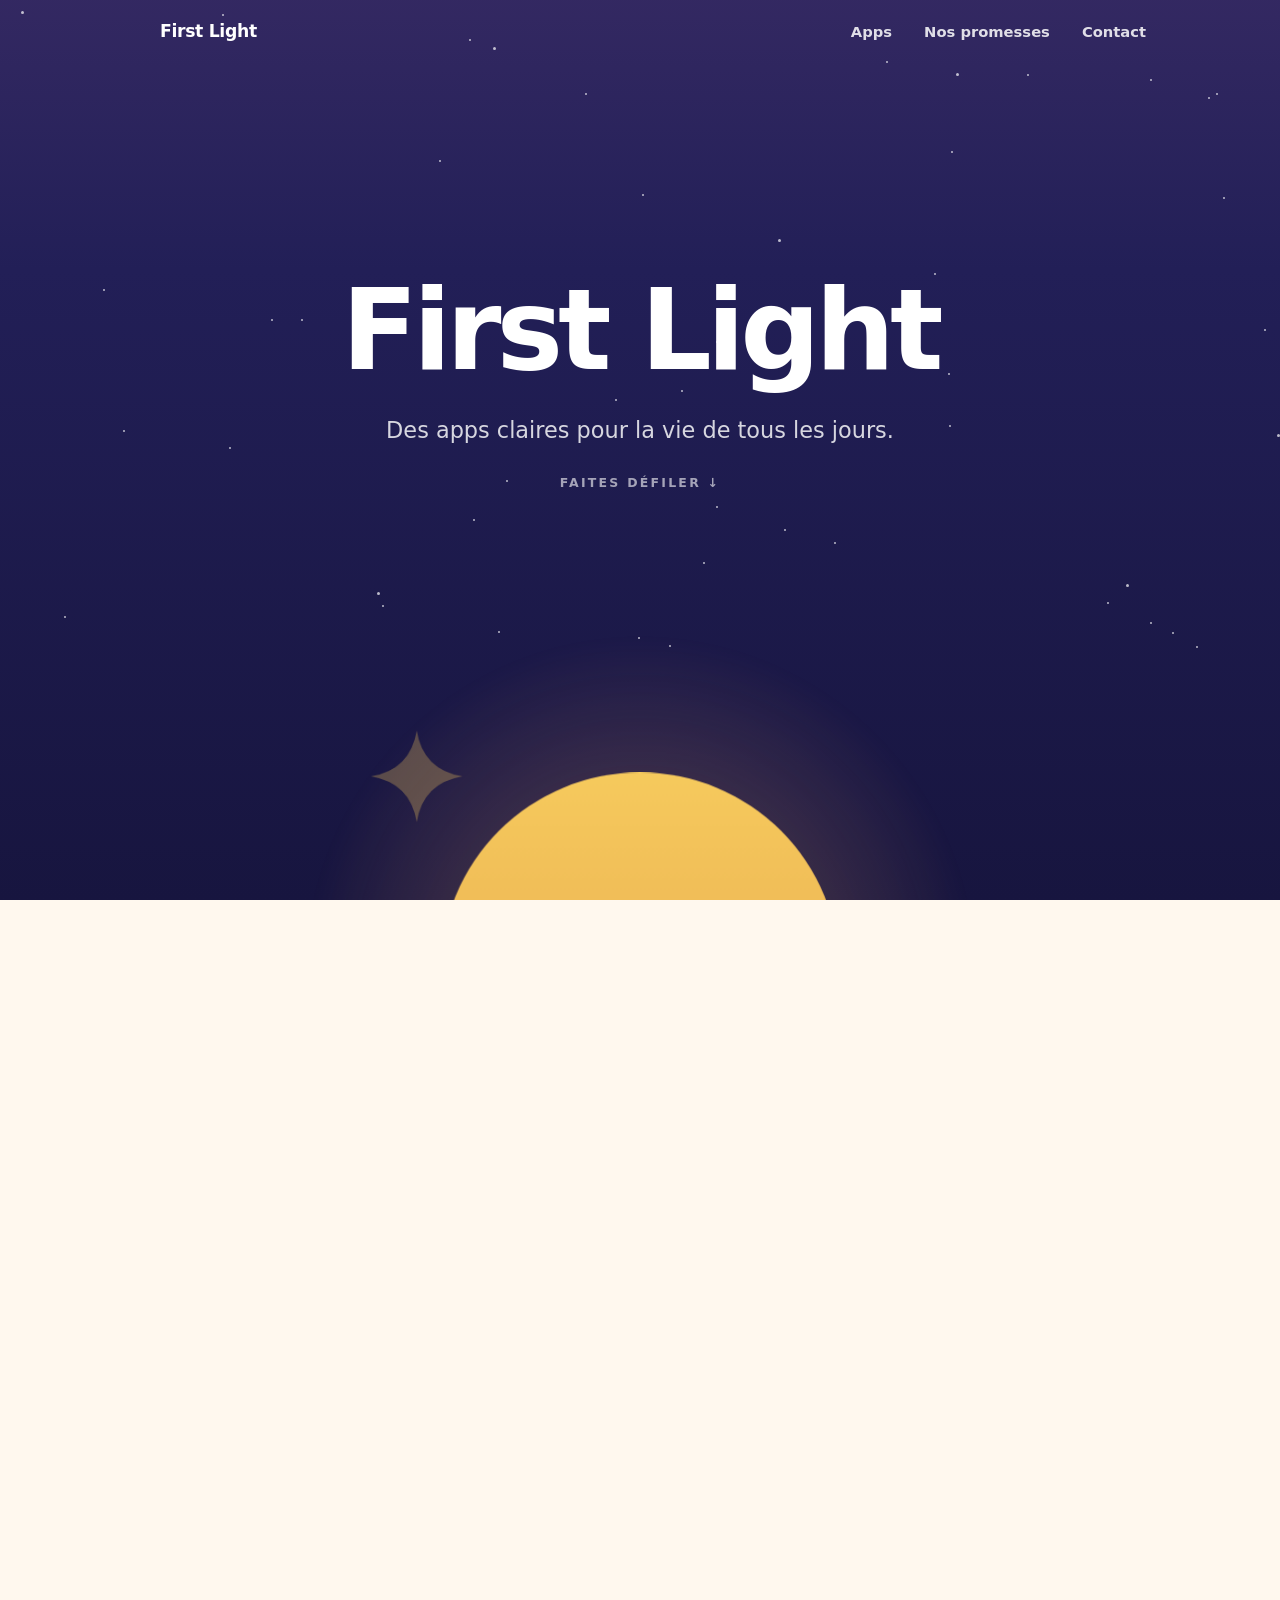
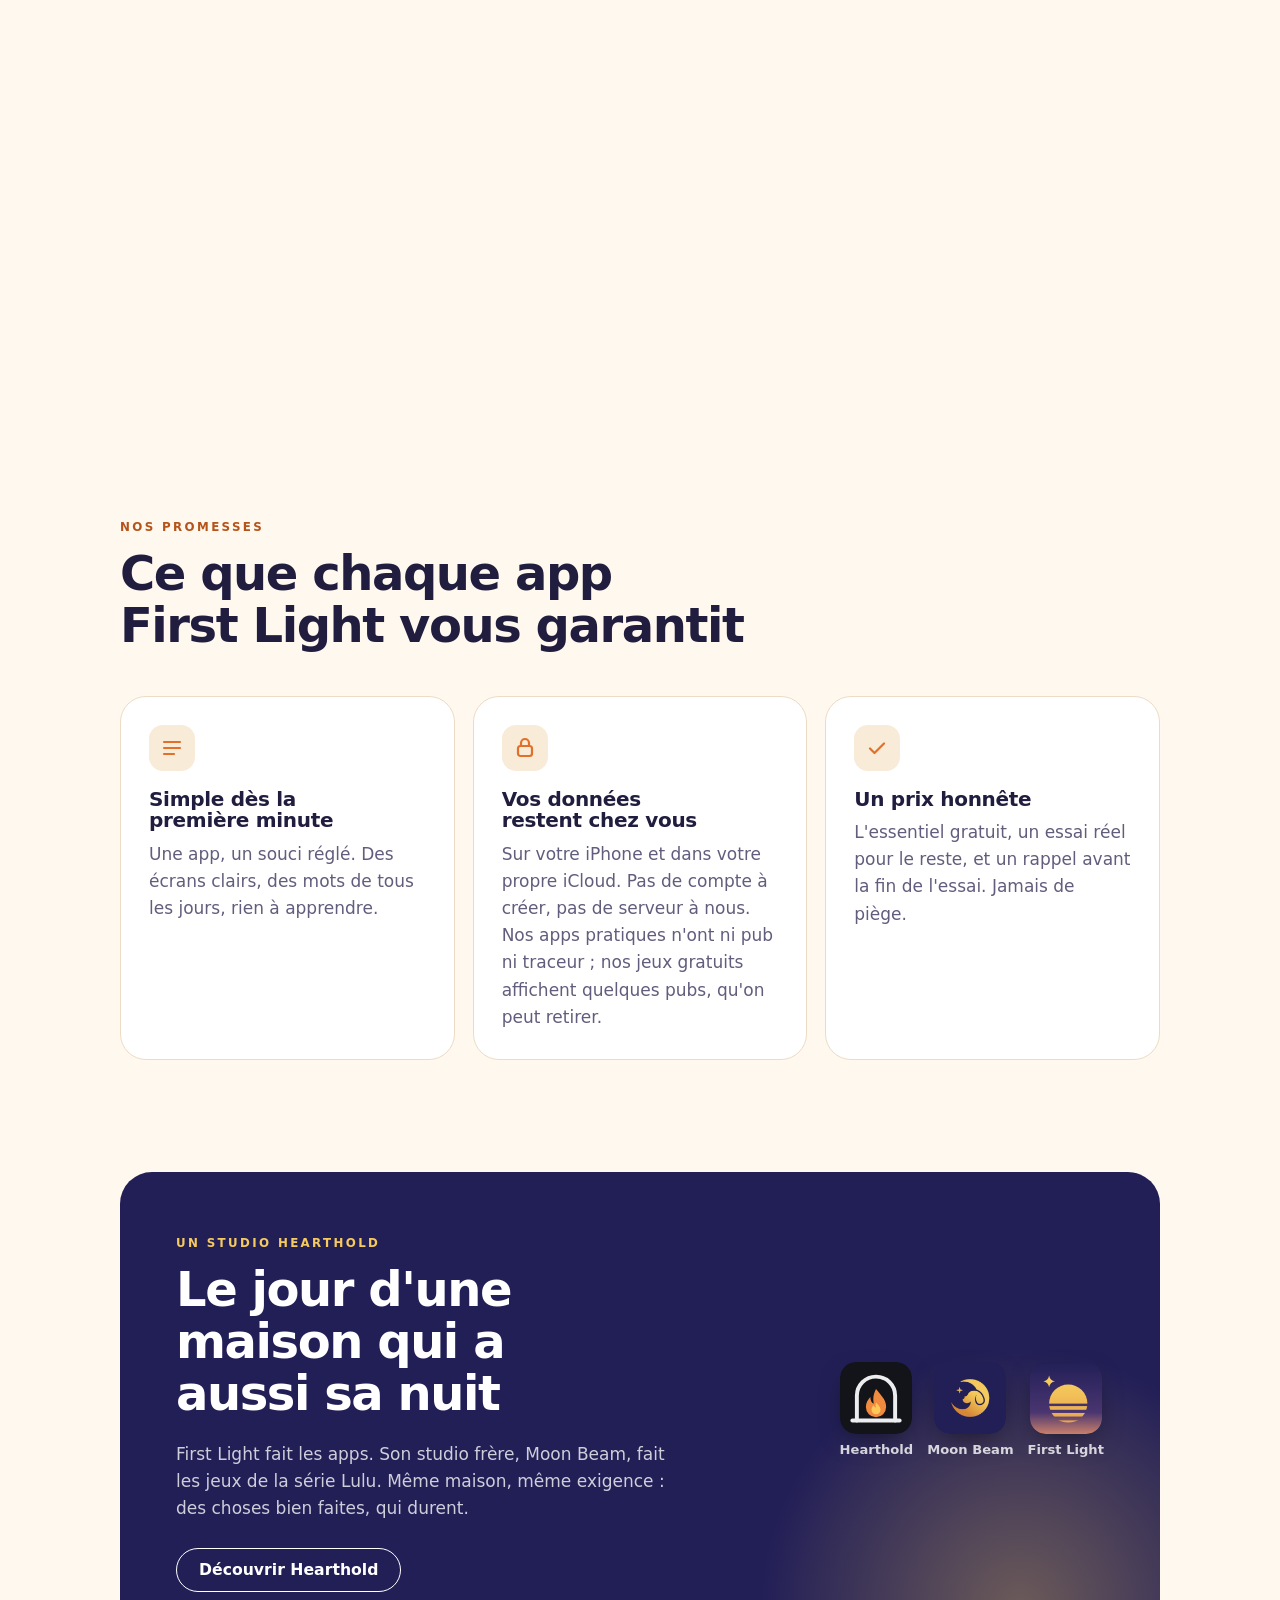
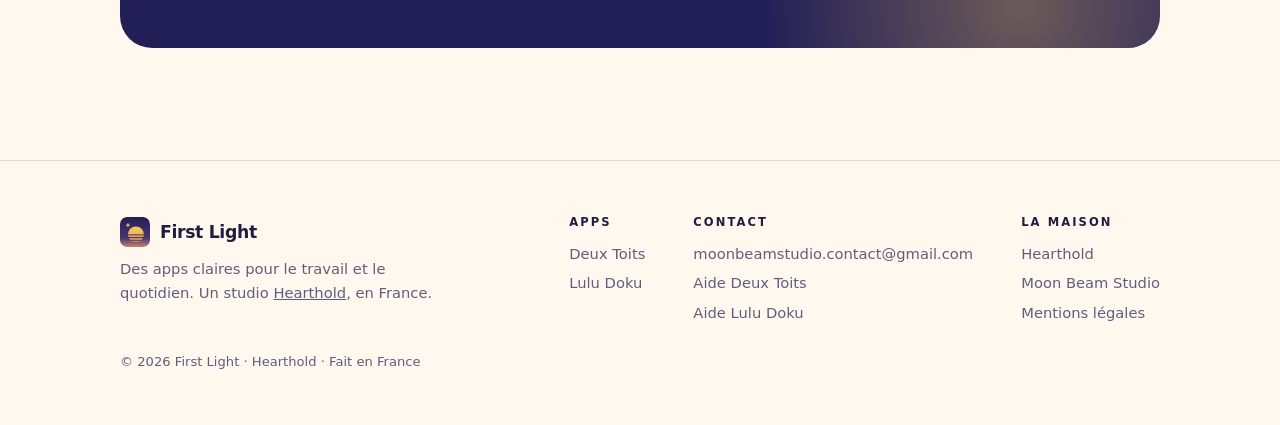
==== commit cc839137: "Lulu Doku : page (aide, achats, confidentialité FR/EN), carte sur l'accueil, pied de page, app-ads.t" ====
--- a/index.html
+++ b/index.html
@@ -27,11 +27,11 @@
     <div class="disc" aria-hidden="true"><svg viewBox="0 0 200 200"><defs><linearGradient id="dg" x1="0" y1="0" x2="0" y2="1"><stop offset="0" stop-color="#f6ca5d"/><stop offset="1" stop-color="#eeb755"/></linearGradient></defs><path d="M0 100A100 100 0 0 1 200 100Z" fill="url(#dg)"/></svg></div>
     <div class="band"><a class="card-in go" href="deux-toits.html"><img src="img/deux-toits-icon.png" alt="" width="58" height="58"><span><b>Deux Toits</b><small>La garde alternée, sereine</small></span><em>Bientôt · App Store</em></a></div>
     <div class="band"><div class="card-in"><i class="ph" aria-hidden="true">✦</i><span><b>La prochaine app</b><small>Pour les indépendants</small></span><em>En préparation</em></div></div>
-    <div class="band"><div class="card-in"><i class="ph" aria-hidden="true">＋</i><span><b>Et d'autres</b><small>Une idée ? Écrivez-nous</small></span><em>À venir</em></div></div>
+    <div class="band"><a class="card-in go" href="lulu-doku.html"><img src="img/lulu-doku-icon.png" alt="" width="58" height="58"><span><b>Lulu Doku</b><small>Le casse-tête du matin</small></span><em>Bientôt · App Store</em></a></div>
     <div class="caps">
       <div class="cap c0"><h1>First Light</h1><p>Des apps claires pour la vie de tous les jours.</p><div class="hint" aria-hidden="true">Faites défiler ↓</div></div>
       <div class="cap c1" aria-hidden="true"><p>Chaque app part d'un vrai souci du quotidien.</p></div>
-      <div class="cap c2" aria-hidden="true"><p>Et le règle simplement. Sans compte, sans pub, sans traceur.</p></div>
+      <div class="cap c2" aria-hidden="true"><p>Et le règle simplement. Sans compte, et sans jamais vous piéger.</p></div>
       <div class="cap c3"><span class="eyebrow">Nos apps</span><h2 class="h">Des apps claires, pour le travail et le quotidien.</h2></div>
     </div>
   </div>
@@ -41,7 +41,7 @@
   <div class="title"><span class="eyebrow">Nos promesses</span><h2>Ce que chaque app First Light vous garantit</h2></div>
   <div class="promises">
     <div class="promise"><div class="ico"><svg viewBox="0 0 24 24" fill="none" stroke="currentColor" stroke-width="2.2" stroke-linecap="round"><path d="M4 12h16M4 6h16M4 18h10"/></svg></div><h3>Simple dès la première minute</h3><p>Une app, un souci réglé. Des écrans clairs, des mots de tous les jours, rien à apprendre.</p></div>
-    <div class="promise"><div class="ico"><svg viewBox="0 0 24 24" fill="none" stroke="currentColor" stroke-width="2.2" stroke-linecap="round" stroke-linejoin="round"><rect x="5" y="10" width="14" height="10" rx="2.5"/><path d="M8 10V7a4 4 0 0 1 8 0v3"/></svg></div><h3>Vos données restent chez vous</h3><p>Sur votre iPhone et dans votre propre iCloud. Pas de compte à créer, pas de serveur à nous, ni pub ni traceur.</p></div>
+    <div class="promise"><div class="ico"><svg viewBox="0 0 24 24" fill="none" stroke="currentColor" stroke-width="2.2" stroke-linecap="round" stroke-linejoin="round"><rect x="5" y="10" width="14" height="10" rx="2.5"/><path d="M8 10V7a4 4 0 0 1 8 0v3"/></svg></div><h3>Vos données restent chez vous</h3><p>Sur votre iPhone et dans votre propre iCloud. Pas de compte à créer, pas de serveur à nous. Nos apps pratiques n'ont ni pub ni traceur ; nos jeux gratuits affichent quelques pubs, qu'on peut retirer.</p></div>
     <div class="promise"><div class="ico"><svg viewBox="0 0 24 24" fill="none" stroke="currentColor" stroke-width="2.2" stroke-linecap="round" stroke-linejoin="round"><path d="M5 12.5l4.5 4.5L19 7.5"/></svg></div><h3>Un prix honnête</h3><p>L'essentiel gratuit, un essai réel pour le reste, et un rappel avant la fin de l'essai. Jamais de piège.</p></div>
   </div>
 </div></section>
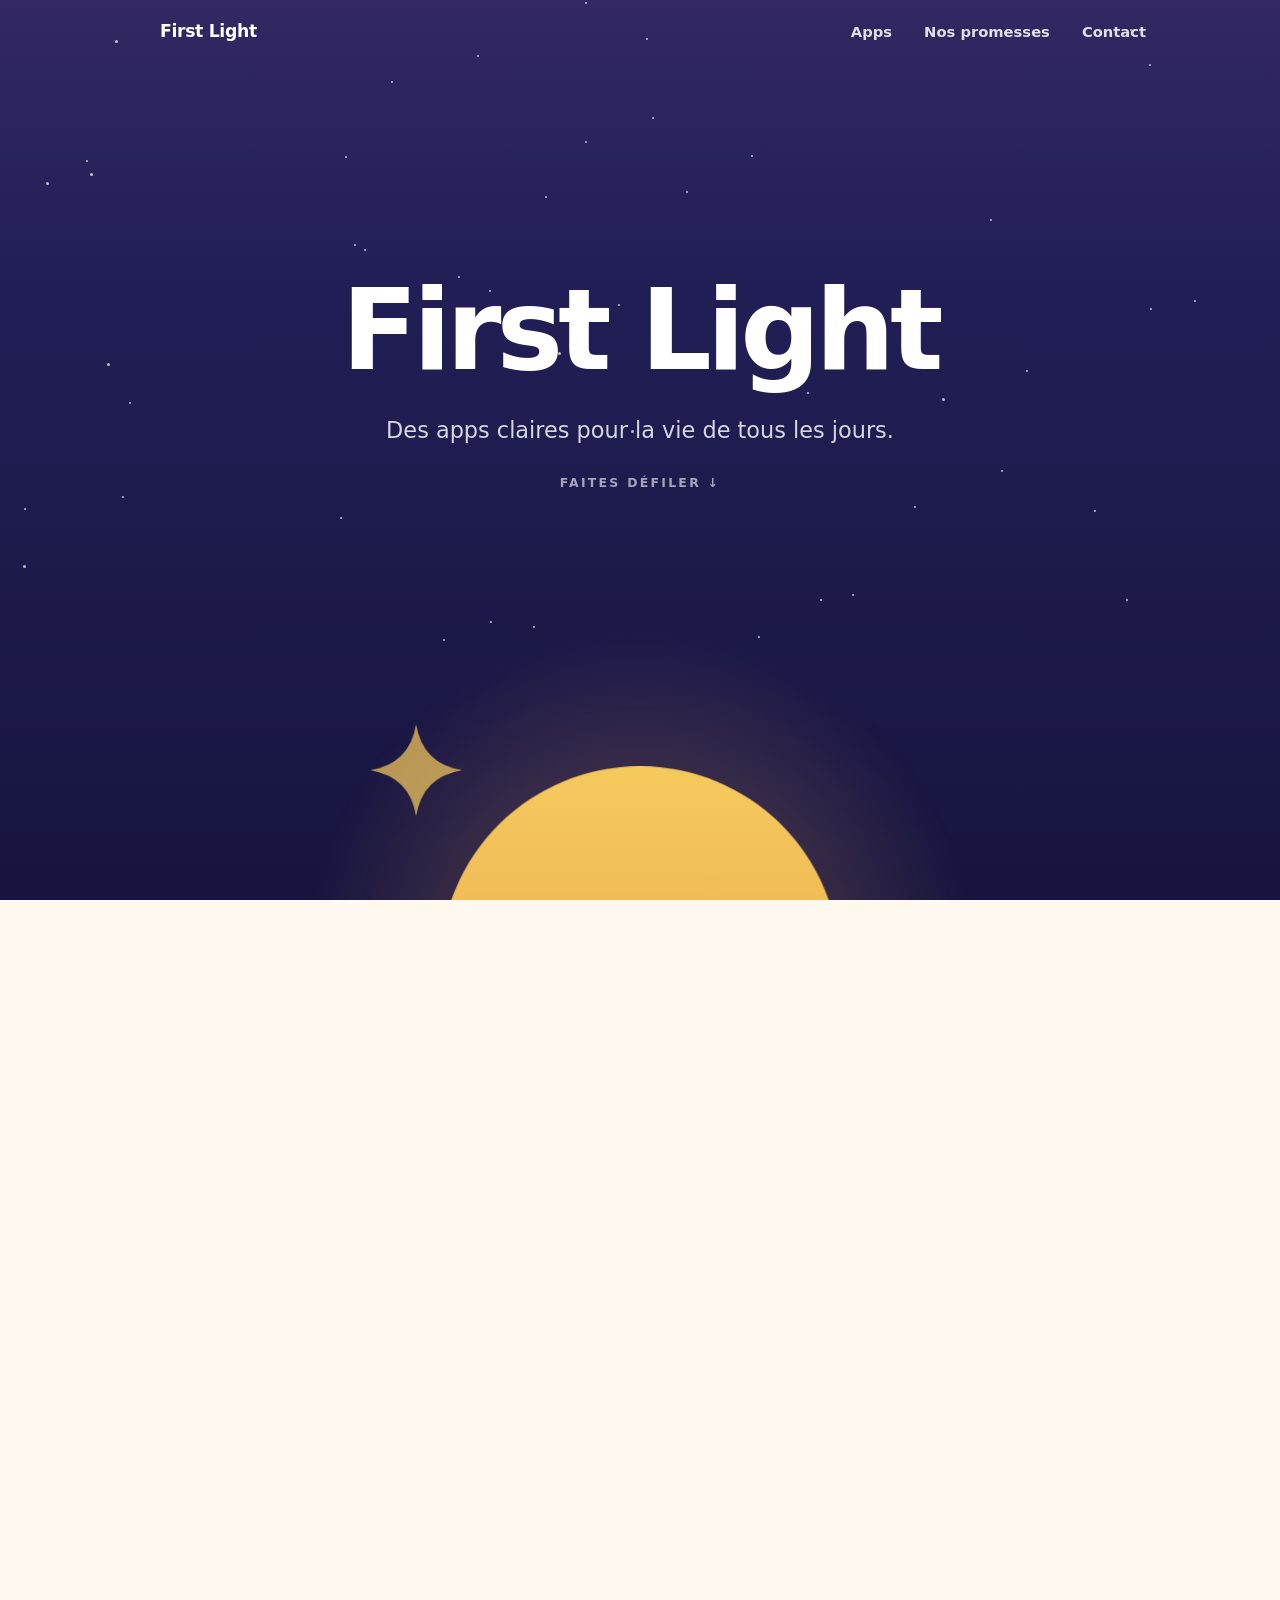
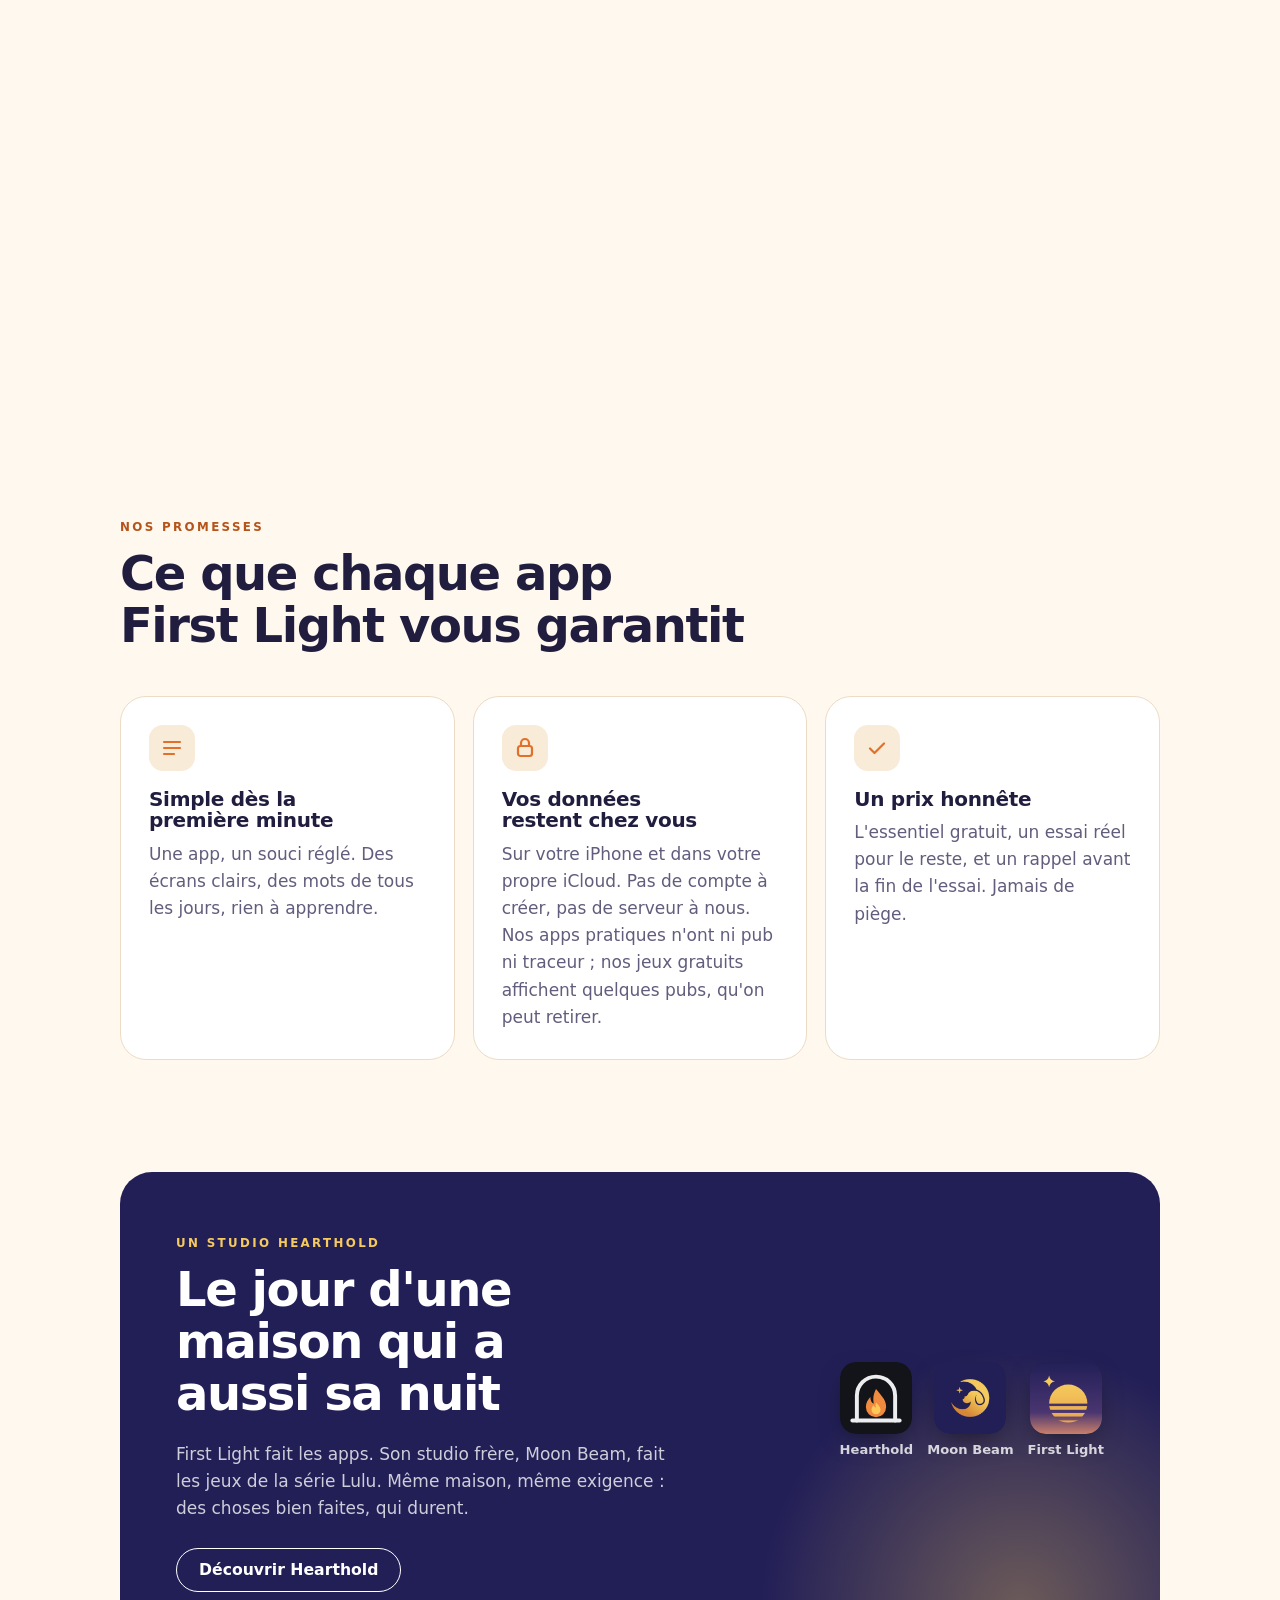
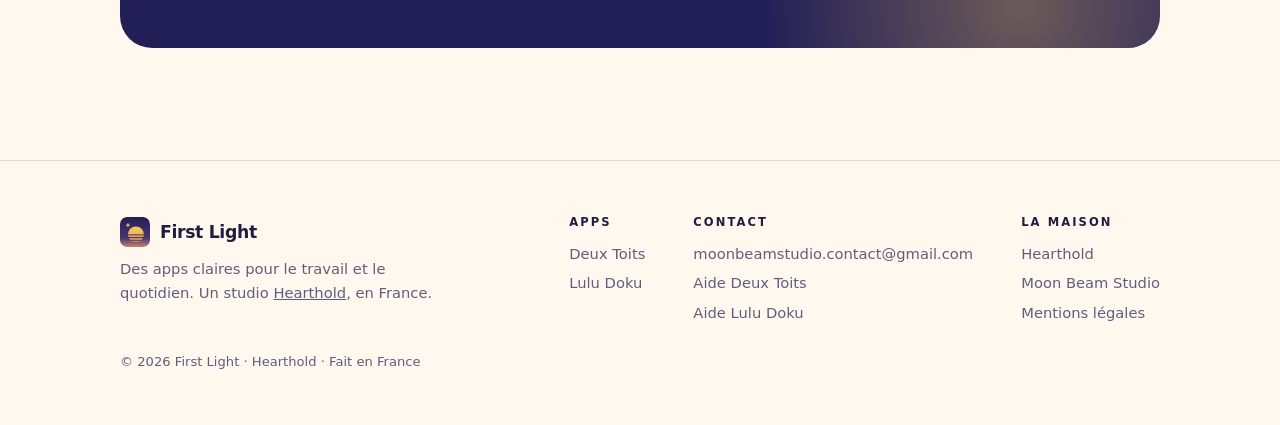
==== commit 712465fc: "Lulu Doku : page de jeu (grille 6 × 6 jouable générée par le moteur du jeu, règles, ce que fait le j" ====
--- a/index.html
+++ b/index.html
@@ -11,7 +11,7 @@
 <link rel="icon" href="img/first-light.svg?v=1" type="image/svg+xml">
 <link rel="apple-touch-icon" href="img/apple-touch-icon.png?v=1">
 <link rel="stylesheet" href="style.css?v=3">
-<script src="js/site.js?v=2"></script>
+<script src="js/site.js?v=3"></script>
 <script src="js/scene.js?v=2" defer></script>
 <script src="js/home.js?v=2" defer></script>
 </head>
--- a/style.css
+++ b/style.css
@@ -248,3 +248,62 @@
 }
 .shots img { height: auto; }
 [id] { scroll-margin-top: 84px; }
+
+/* ---------- Lulu Doku : une page de jeu, plus ronde et plus colorée, avec une grille jouable ---------- */
+.ld { --c-coral: #ffa595; --c-sun: #ffdc72; --c-mint: #aee38f; --c-sky: #9db2ff; --c-lav: #cfa9ff; }
+.ld-hero { position: relative; overflow: hidden; padding: calc(112px + env(safe-area-inset-top, 0px)) 0 clamp(56px, 8vw, 96px);
+  background: radial-gradient(120% 70% at 85% 0%, #ffe9c9 0%, transparent 60%), radial-gradient(60% 45% at 0% 75%, #ffe1da 0%, transparent 70%), var(--cream); }
+.ld-hero .wrap { display: grid; grid-template-columns: minmax(0, 1.05fr) minmax(0, 1fr); gap: clamp(32px, 6vw, 72px); align-items: center; }
+@media (max-width: 880px) { .ld-hero .wrap { grid-template-columns: minmax(0, 1fr); } }
+.ld-id { display: flex; align-items: center; gap: 18px; margin-bottom: 22px; }
+.ld-id img { width: 84px; height: 84px; border-radius: 23%; box-shadow: 0 18px 36px -14px rgba(32, 29, 63, .45); view-transition-name: ld-icon; }
+.ld-id .eyebrow { margin: 0; }
+.ld-hero h1 { font-size: clamp(2.6rem, 7vw, 5rem); }
+.ld-hero h1 span { background: linear-gradient(90deg, #ff7f6b, #f4a640 35%, #59c08a 65%, #7c8cff); -webkit-background-clip: text; background-clip: text; color: transparent; }
+.ld-rules { list-style: none; padding: 0; margin: 22px 0 0; display: grid; gap: 10px; }
+.ld-rules li { display: flex; gap: 12px; align-items: flex-start; color: var(--ink2); }
+.ld-rules li b { flex: none; width: 28px; height: 28px; border-radius: 9px; display: grid; place-items: center; font: 700 .9rem/1 var(--round); color: #fff; }
+.ld-rules li:nth-child(1) b { background: #ff8a76; } .ld-rules li:nth-child(2) b { background: #f2b33d; } .ld-rules li:nth-child(3) b { background: #59c08a; }
+.ld-tile { position: absolute; border-radius: 22%; opacity: .5; pointer-events: none; animation: ld-float 9s ease-in-out infinite; }
+@keyframes ld-float { 50% { transform: translateY(-14px) rotate(6deg); } }
+@media (max-width: 880px) { .ld-tile { display: none; } }
+@media (prefers-reduced-motion: reduce) { .ld-tile, .ld-cell.lulu svg { animation: none !important; } }
+
+/* la grille de démonstration */
+.ld-play { background: #fff; border-radius: 34px; padding: clamp(16px, 3vw, 26px); box-shadow: 0 40px 80px -36px rgba(32, 29, 63, .45), 0 0 0 1px rgba(32, 29, 63, .05); position: relative; }
+.ld-play-head { display: flex; align-items: center; justify-content: space-between; gap: 10px; margin-bottom: 14px; }
+.ld-play-head b { font: 700 1.05rem/1.2 var(--round); }
+.ld-play-head small { display: block; color: var(--ink2); font-size: .82rem; font-weight: 500; }
+.ld-hearts { font-size: 1.05rem; letter-spacing: 2px; white-space: nowrap; }
+.ld-board { display: grid; grid-template-columns: repeat(6, minmax(0, 1fr)); background: #fff; border-radius: 20px; overflow: hidden; touch-action: manipulation; user-select: none; -webkit-user-select: none; }
+.ld-cell { aspect-ratio: 1; position: relative; border: 0; padding: 0; cursor: pointer; display: grid; place-items: center; font: inherit; color: rgba(32, 29, 63, .45); transition: filter .15s; }
+.ld-cell:hover { filter: brightness(1.04); }
+.ld-cell:focus-visible { outline: 3px solid var(--night); outline-offset: -3px; z-index: 1; }
+.ld-cell.x::after { content: "✕"; font: 700 clamp(.9rem, 2.6vw, 1.15rem)/1 var(--round); }
+.ld-cell svg { width: 76%; height: 76%; animation: ld-pop .35s var(--ease); }
+@keyframes ld-pop { from { transform: scale(.3); } 60% { transform: scale(1.12); } }
+.ld-cell.bad { animation: ld-shake .4s; }
+@keyframes ld-shake { 25% { transform: translateX(-4px); } 75% { transform: translateX(4px); } }
+.ld-board.won .ld-cell.lulu svg { animation: ld-dance 1s var(--ease) infinite alternate; }
+@keyframes ld-dance { to { transform: translateY(-8%) rotate(-6deg); } }
+.ld-help { display: flex; justify-content: space-between; align-items: center; gap: 12px; margin-top: 14px; font-size: .86rem; color: var(--ink2); }
+.ld-help button { font: 600 .86rem/1 var(--round); border: 0; background: rgba(34, 31, 87, .07); color: var(--night); padding: 10px 14px; border-radius: 99px; cursor: pointer; white-space: nowrap; }
+.ld-win { position: absolute; inset: 0; border-radius: inherit; display: grid; place-content: center; justify-items: center; text-align: center; gap: 6px; padding: 24px;
+  background: radial-gradient(circle at 50% 40%, rgba(255, 248, 236, .97), rgba(255, 227, 196, .97)); opacity: 0; pointer-events: none; transition: opacity .5s; }
+.ld-win.on { opacity: 1; pointer-events: auto; }
+.ld-win svg { width: 96px; height: 96px; }
+.ld-win b { font: 700 2rem/1.1 var(--round); color: #e2604a; }
+.ld-win p { margin: 0 0 10px; color: var(--ink2); max-width: 300px; }
+
+/* ce que fait le jeu */
+.ld-feats .card { position: relative; overflow: hidden; }
+.ld-feats .card i { display: grid; place-items: center; width: 46px; height: 46px; border-radius: 15px; margin-bottom: 16px; font-style: normal; font-size: 1.35rem; }
+.ld-night { background: linear-gradient(160deg, #221f57, #3b2f6e 70%, #6b4a7e); color: #fff; }
+.ld-night .eyebrow { color: var(--gold); }
+.ld-night .lead { color: rgba(255, 255, 255, .78); }
+.ld-night .ld-split { display: grid; grid-template-columns: minmax(0, 1fr) minmax(0, 1fr); gap: clamp(28px, 6vw, 72px); align-items: center; }
+@media (max-width: 820px) { .ld-night .ld-split { grid-template-columns: minmax(0, 1fr); } }
+.ld-night .ld-phones { display: flex; gap: clamp(12px, 3vw, 24px); justify-content: center; }
+.ld-night .ld-phones img { width: min(46%, 240px); border-radius: 9% / 4.2%; box-shadow: 0 30px 60px -20px rgba(0, 0, 0, .55); }
+.ld-night .ld-phones img + img { margin-top: 48px; }
+.ld-share { display: inline-block; margin-top: 8px; padding: 16px 18px; border-radius: 18px; background: rgba(255, 255, 255, .08); font: 600 .95rem/1.5 var(--round); white-space: pre; }
